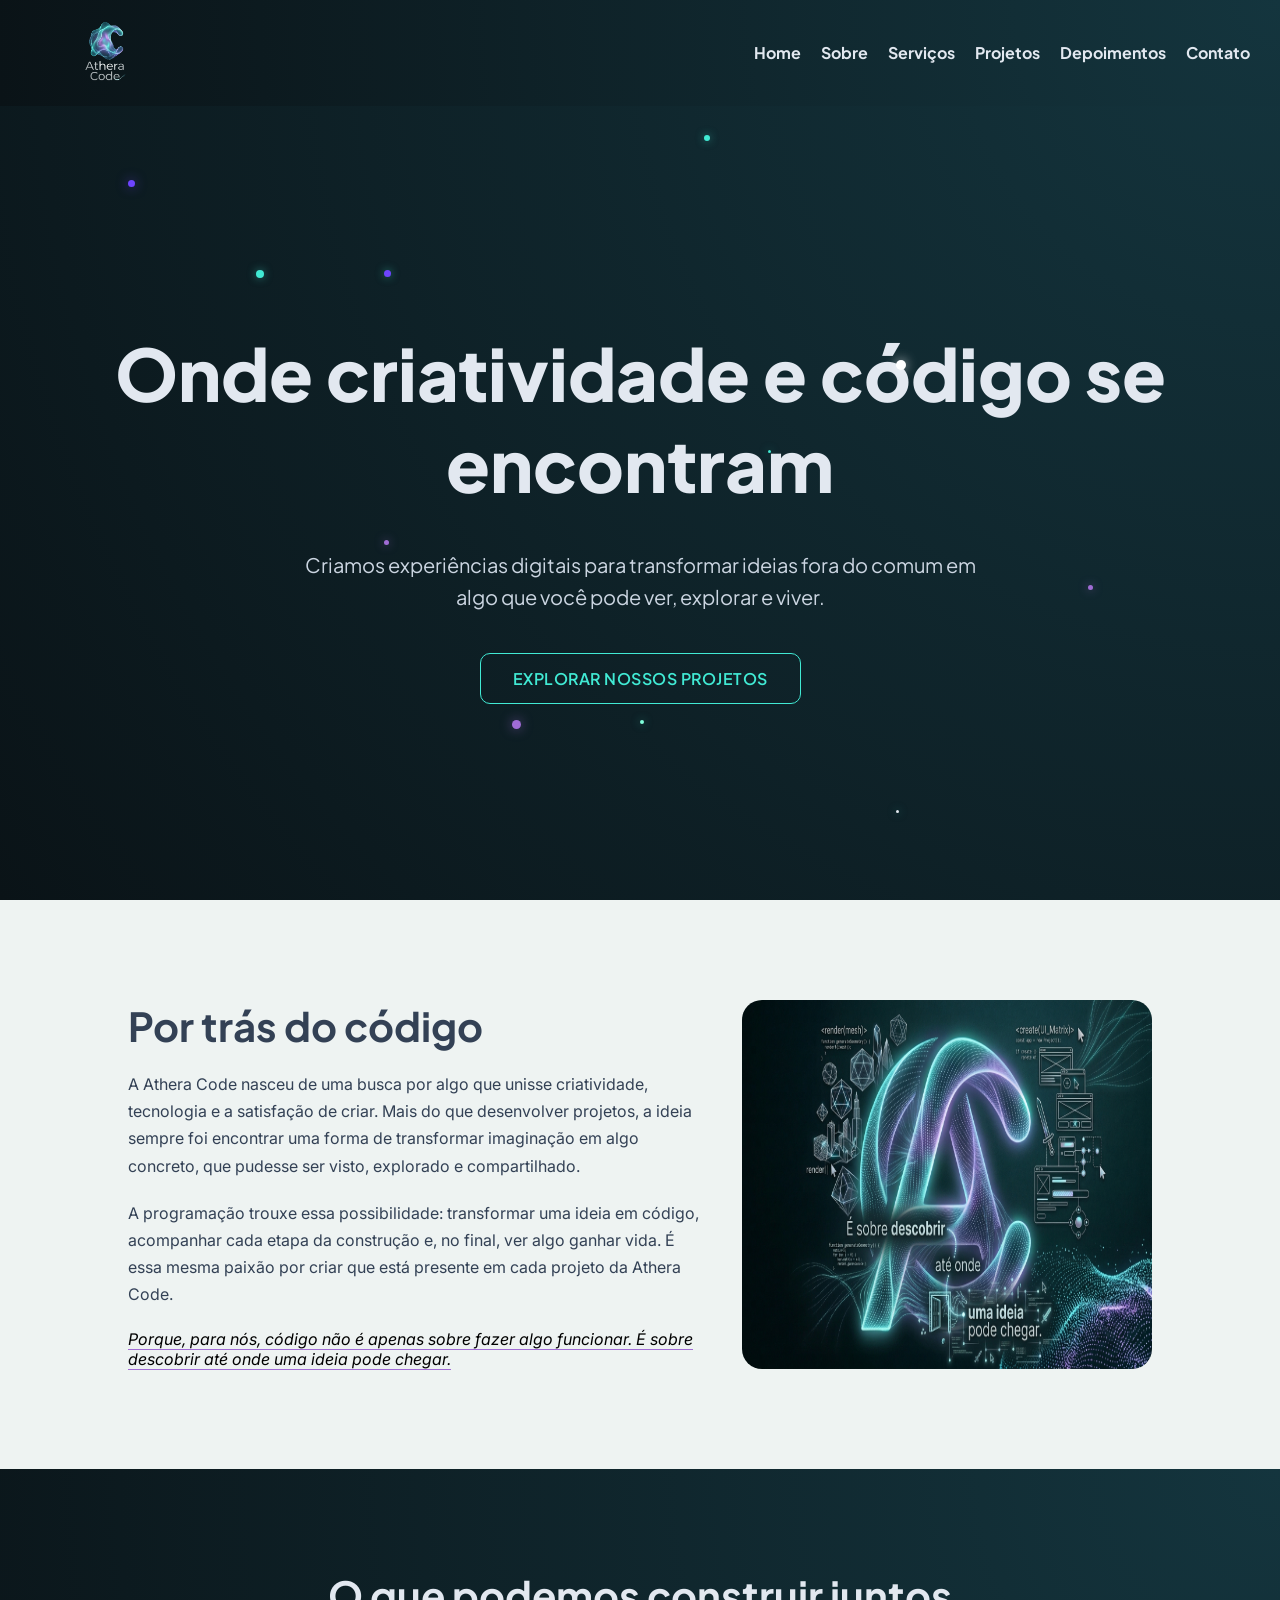
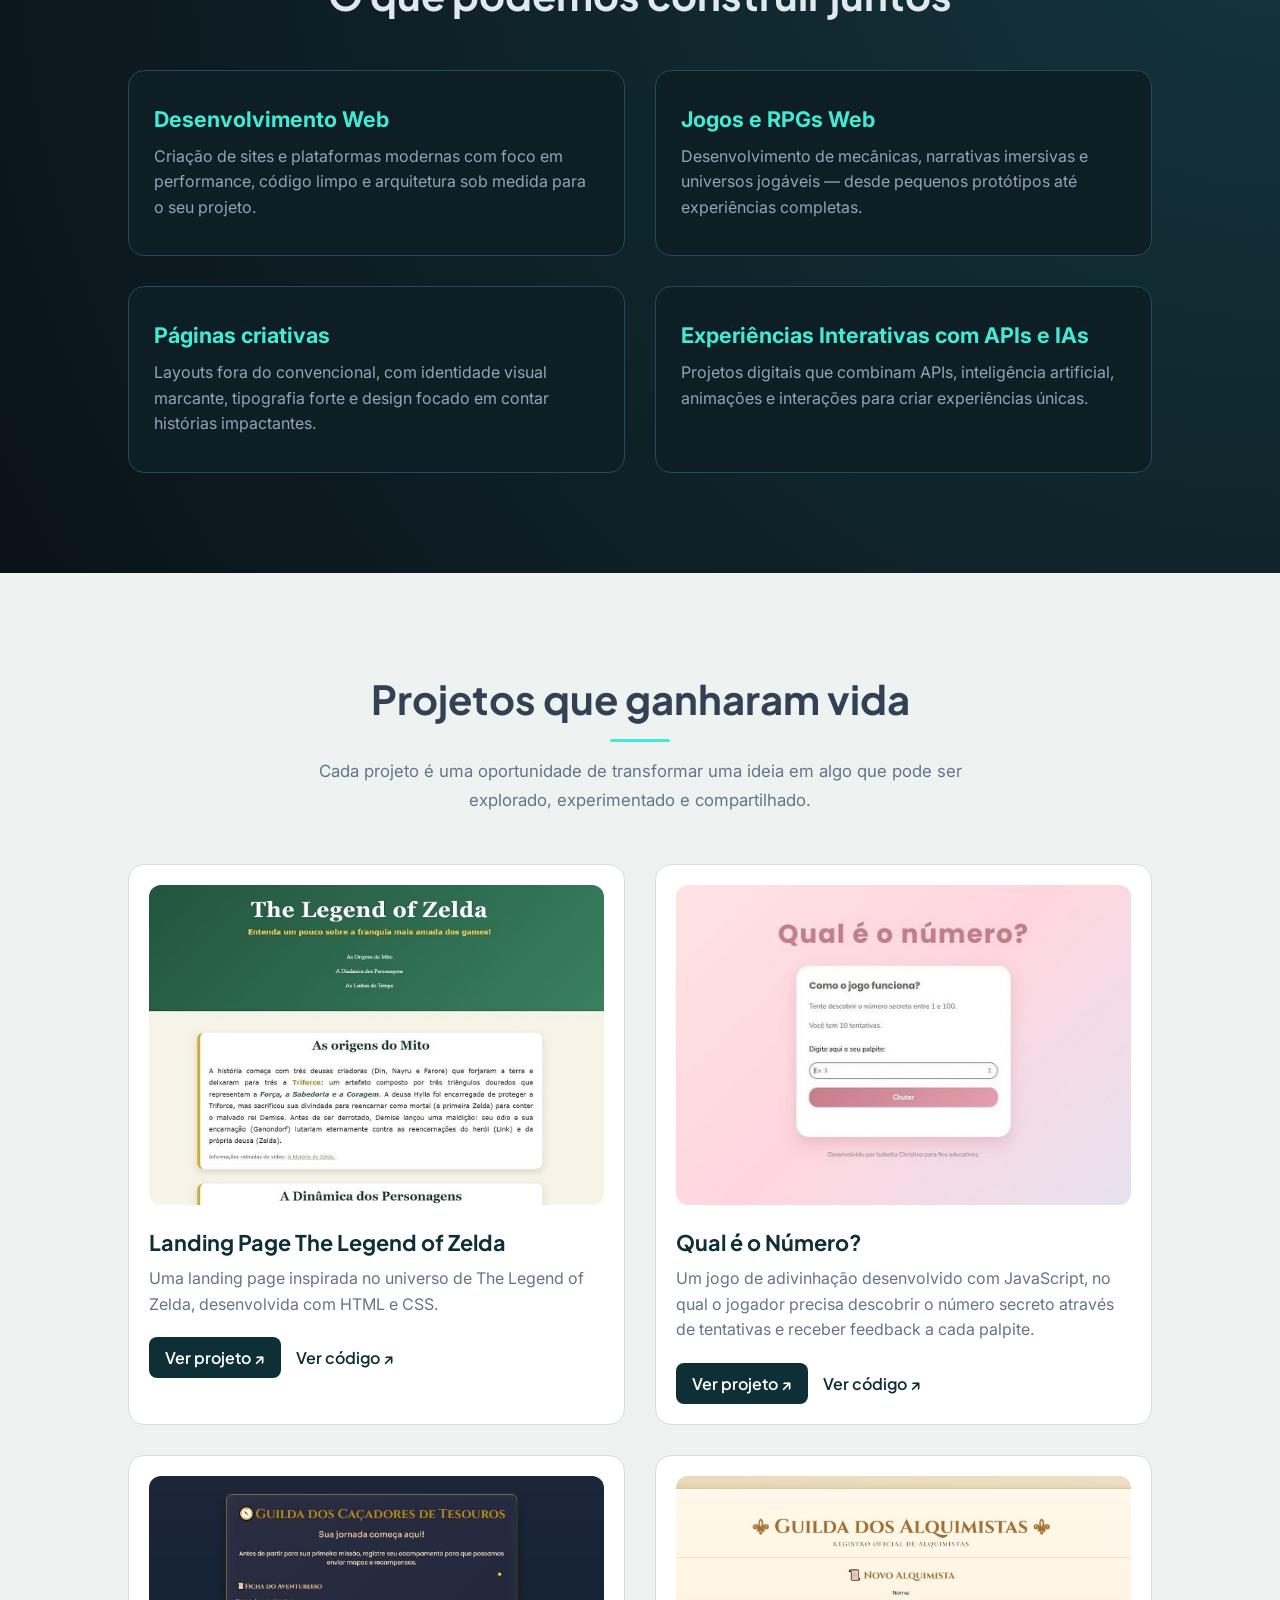
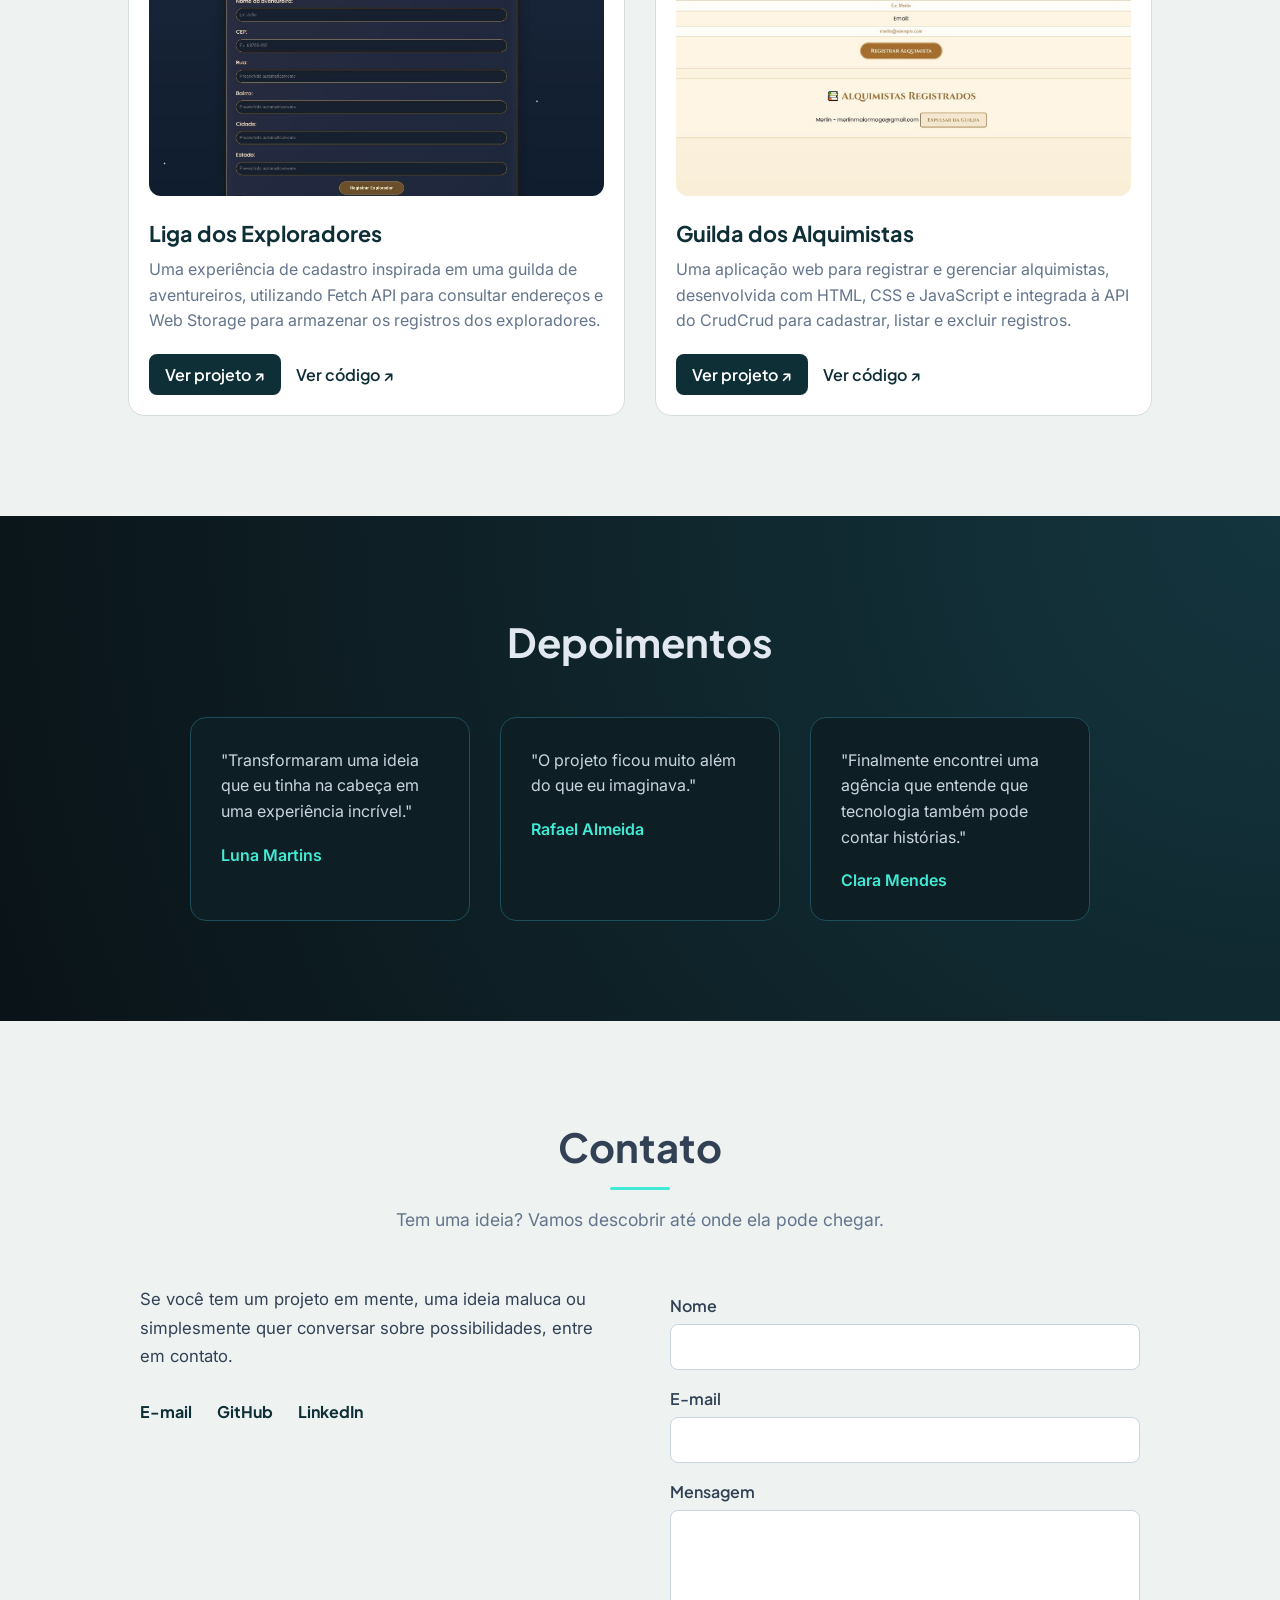
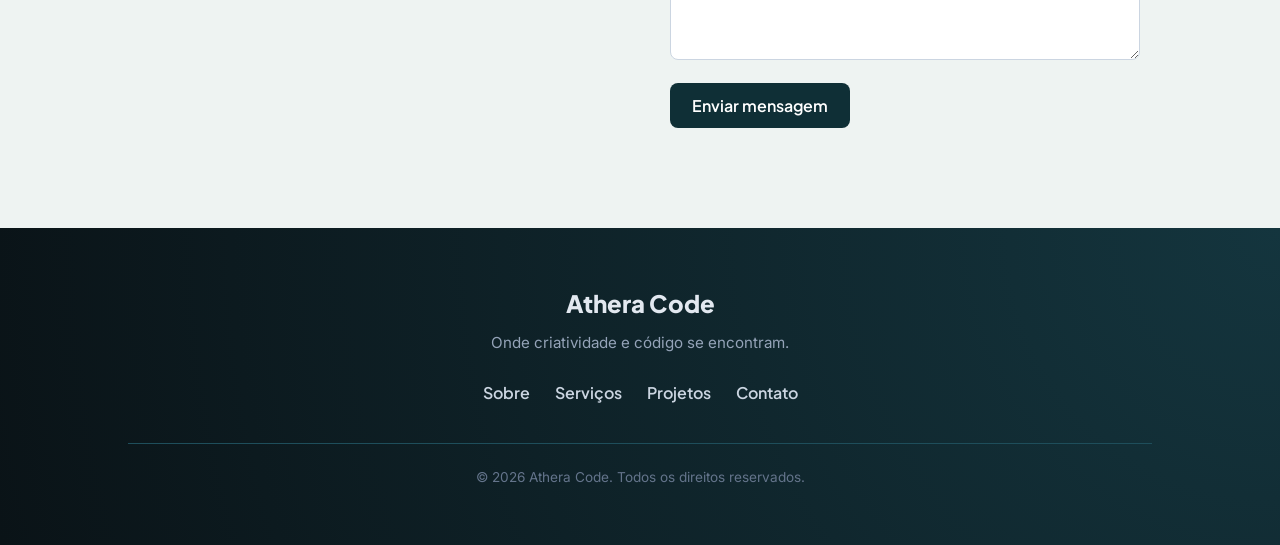
==== index.html @ f28cbf7f "Projeto Athera Code" ====
<!DOCTYPE html>

<html lang="pt-BR">

<head>
    <meta charset="UTF-8">
    <meta name="viewport" content="width=device-width, initial-scale=1.0">

    <meta name="description" content="Athera Code — criação de experiências digitais, desenvolvimento web e design.">

    <meta name="author" content="Athera Code">

    <link rel="icon" href="./images/Icon AC.png">
    <link rel="stylesheet" href="style.css">

    <!-- Google Fonts -->
    <link rel="preconnect" href="https://fonts.googleapis.com">
    <link rel="preconnect" href="https://fonts.gstatic.com" crossorigin>

    <link
        href="https://fonts.googleapis.com/css2?family=Inter:wght@400;500;600;700&family=Plus+Jakarta+Sans:wght@500;600;700;800&display=swap"
        rel="stylesheet">

    <title>Athera Code</title>
</head>

<body>

    <header>

        <a href="#home">
            <img class="logo" alt="Athera Code" src="./images/Icon AC.png">
        </a>

        <nav>
            <a href="#home">Home</a>
            <a href="#sobre">Sobre</a>
            <a href="#servicos">Serviços</a>
            <a href="#projetos">Projetos</a>
            <a href="#depoimentos">Depoimentos</a>
            <a href="#contato">Contato</a>
        </nav>

    </header>

    <main>

        <!-- HOME -->

        <section id="home">

            <div class="particulas">
                <span class="particula"></span>
                <span class="particula"></span>
                <span class="particula"></span>
                <span class="particula"></span>
                <span class="particula"></span>
                <span class="particula"></span>
                <span class="particula"></span>
                <span class="particula"></span>
                <span class="particula"></span>
                <span class="particula"></span>
                <span class="particula"></span>
                <span class="particula"></span>
            </div>

            <h1>Onde criatividade e código se encontram</h1>

            <p>
                Criamos experiências digitais para transformar ideias fora do comum
                em algo que você pode ver, explorar e viver.
            </p>

            <a href="#projetos">Explorar nossos projetos</a>

        </section>


        <!-- SOBRE -->

        <section id="sobre">

            <div class="sobre-texto">

                <h2>Por trás do código</h2>

                <p>
                    A Athera Code nasceu de uma busca por algo que unisse criatividade,
                    tecnologia e a satisfação de criar. Mais do que desenvolver projetos,
                    a ideia sempre foi encontrar uma forma de transformar imaginação em
                    algo concreto, que pudesse ser visto, explorado e compartilhado.
                </p>

                <p>
                    A programação trouxe essa possibilidade: transformar uma ideia em código,
                    acompanhar cada etapa da construção e, no final, ver algo ganhar vida.
                    É essa mesma paixão por criar que está presente em cada projeto da
                    Athera Code.
                </p>

                <span>
                    Porque, para nós, código não é apenas sobre fazer algo funcionar.
                    É sobre descobrir até onde uma ideia pode chegar.
                </span>

            </div>

            <img src="./images/Elemento AC.jpg" alt="Processo de criação">

        </section>


        <!-- SERVIÇOS -->

        <section id="servicos">

            <h2>O que podemos construir juntos</h2>

            <div class="container-servicos">

                <div class="card">

                    <h3>Desenvolvimento Web</h3>

                    <p>
                        Criação de sites e plataformas modernas com foco em performance,
                        código limpo e arquitetura sob medida para o seu projeto.
                    </p>

                </div>

                <div class="card">

                    <h3>Jogos e RPGs Web</h3>

                    <p>
                        Desenvolvimento de mecânicas, narrativas imersivas e universos
                        jogáveis — desde pequenos protótipos até experiências completas.
                    </p>

                </div>

                <div class="card">

                    <h3>Páginas criativas</h3>

                    <p>
                        Layouts fora do convencional, com identidade visual marcante,
                        tipografia forte e design focado em contar histórias impactantes.
                    </p>

                </div>

                <div class="card">

                    <h3>Experiências Interativas com APIs e IAs</h3>

                    <p>
                        Projetos digitais que combinam APIs, inteligência artificial,
                        animações e interações para criar experiências únicas.
                    </p>

                </div>

            </div>

        </section>


        <!-- PROJETOS -->

        <section id="projetos">

            <div class="container">

                <h2>Projetos que ganharam vida</h2>

                <p>
                    Cada projeto é uma oportunidade de transformar uma ideia em algo
                    que pode ser explorado, experimentado e compartilhado.
                </p>

                <div class="container-projetos">


                    <!-- PROJETO 1 -->

                    <article class="projeto-card">

                        <a href="https://ichristinacarvalho.github.io/landing-page-zelda/" target="_blank"
                            rel="noopener noreferrer">

                            <img src="./images/Thelegendofzelda.JPG" srcset="
                                    ./images/Thelegendofzelda-mobile.JPG 600w,
                                    ./images/Thelegendofzelda.JPG 1200w
                                " sizes="(max-width: 600px) 100vw, 50vw"
                                alt="Prévia da Landing Page The Legend of Zelda">

                        </a>

                        <h3>Landing Page The Legend of Zelda</h3>

                        <p>
                            Uma landing page inspirada no universo de The Legend of Zelda,
                            desenvolvida com HTML e CSS.
                        </p>

                        <div class="projeto-links">

                            <a href="https://ichristinacarvalho.github.io/landing-page-zelda/" target="_blank"
                                rel="noopener noreferrer">
                                Ver projeto ↗
                            </a>

                            <a href="https://github.com/ichristinacarvalho/landing-page-zelda" target="_blank"
                                rel="noopener noreferrer">
                                Ver código ↗
                            </a>

                        </div>

                    </article>


                    <!-- PROJETO 2 -->

                    <article class="projeto-card">

                        <a href="https://ichristinacarvalho.github.io/Jogo-advinhacao-js-/" target="_blank"
                            rel="noopener noreferrer">

                            <img src="./images/Qualeonumero.JPG" srcset="
                                    ./images/Qualeonumero-mobile.JPG 600w,
                                    ./images/Qualeonumero.JPG 1200w
                                " sizes="(max-width: 600px) 100vw, 50vw" alt="Prévia do jogo Qual é o número?">

                        </a>

                        <h3>Qual é o Número?</h3>

                        <p>
                            Um jogo de adivinhação desenvolvido com JavaScript,
                            no qual o jogador precisa descobrir o número secreto
                            através de tentativas e receber feedback a cada palpite.
                        </p>

                        <div class="projeto-links">

                            <a href="https://ichristinacarvalho.github.io/Jogo-advinhacao-js-/" target="_blank"
                                rel="noopener noreferrer">
                                Ver projeto ↗
                            </a>

                            <a href="https://github.com/ichristinacarvalho/Jogo-advinhacao-js-.git" target="_blank"
                                rel="noopener noreferrer">
                                Ver código ↗
                            </a>

                        </div>

                    </article>


                    <!-- PROJETO 3 -->

                    <article class="projeto-card">

                        <a href="https://ichristinacarvalho.github.io/Guilda-dos-Cacadores-de-Tesouros/" target="_blank"
                            rel="noopener noreferrer">

                            <img src="./images/Guildadoscacadoresdetesouros.JPG" srcset="
                                    ./images/Guildadoscacadoresdetesouros-mobile.JPG 600w,
                                    ./images/Guildadoscacadoresdetesouros.JPG 1200w
                                " sizes="(max-width: 600px) 100vw, 50vw" alt="Prévia da Liga dos Exploradores">

                        </a>

                        <h3>Liga dos Exploradores</h3>

                        <p>
                            Uma experiência de cadastro inspirada em uma guilda de
                            aventureiros, utilizando Fetch API para consultar endereços
                            e Web Storage para armazenar os registros dos exploradores.
                        </p>

                        <div class="projeto-links">

                            <a href="https://ichristinacarvalho.github.io/Guilda-dos-Cacadores-de-Tesouros/"
                                target="_blank" rel="noopener noreferrer">
                                Ver projeto ↗
                            </a>

                            <a href="https://github.com/ichristinacarvalho/Guilda-dos-Cacadores-de-Tesouros.git"
                                target="_blank" rel="noopener noreferrer">
                                Ver código ↗
                            </a>

                        </div>

                    </article>


                    <!-- PROJETO 4 -->

                    <article class="projeto-card">

                        <a href="https://ichristinacarvalho.github.io/guilda-dos-alquimistas/" target="_blank"
                            rel="noopener noreferrer">

                            <img src="./images/Guildadosalquimistas.JPG" srcset="
                                    ./images/Guildadosalquimistas-mobile.JPG 600w,
                                    ./images/Guildadosalquimistas.JPG 1200w
                                " sizes="(max-width: 600px) 100vw, 50vw" alt="Prévia da Guilda dos Alquimistas">

                        </a>

                        <h3>Guilda dos Alquimistas</h3>

                        <p>
                            Uma aplicação web para registrar e gerenciar alquimistas,
                            desenvolvida com HTML, CSS e JavaScript e integrada à API
                            do CrudCrud para cadastrar, listar e excluir registros.
                        </p>

                        <div class="projeto-links">

                            <a href="https://ichristinacarvalho.github.io/guilda-dos-alquimistas/" target="_blank"
                                rel="noopener noreferrer">
                                Ver projeto ↗
                            </a>

                            <a href="https://github.com/ichristinacarvalho/guilda-dos-alquimistas.git" target="_blank"
                                rel="noopener noreferrer">
                                Ver código ↗
                            </a>

                        </div>

                    </article>

                </div>

            </div>

        </section>


        <!-- DEPOIMENTOS -->

        <section id="depoimentos">

            <h2>Depoimentos</h2>

            <div class="container-depoimentos">

                <article class="depoimento">

                    <p>
                        "Transformaram uma ideia que eu tinha na cabeça
                        em uma experiência incrível."
                    </p>

                    <span>Luna Martins</span>

                </article>

                <article class="depoimento">

                    <p>
                        "O projeto ficou muito além do que eu imaginava."
                    </p>

                    <span>Rafael Almeida</span>

                </article>

                <article class="depoimento">

                    <p>
                        "Finalmente encontrei uma agência que entende que
                        tecnologia também pode contar histórias."
                    </p>

                    <span>Clara Mendes</span>

                </article>

            </div>

        </section>


        <!-- CONTATO -->

        <section id="contato">

            <h2>Contato</h2>

            <p class="contato-intro">
                Tem uma ideia? Vamos descobrir até onde ela pode chegar.
            </p>

            <div class="container-contato">

                <div class="info-contato">

                    <p>
                        Se você tem um projeto em mente, uma ideia maluca ou simplesmente
                        quer conversar sobre possibilidades, entre em contato.
                    </p>

                    <div class="links-contato">

                        <a href="mailto:ichristinacarvalho@gmail.com">
                            E-mail
                        </a>

                        <a href="https://github.com/ichristinacarvalho" target="_blank" rel="noopener noreferrer">
                            GitHub
                        </a>

                        <a href="https://www.linkedin.com/in/isabella-christina-ba4949419/" target="_blank"
                            rel="noopener noreferrer">
                            LinkedIn
                        </a>

                    </div>

                </div>


                <form action="#" method="post">

                    <label for="nome">Nome</label>

                    <input id="nome" name="nome" type="text" required>


                    <label for="email">E-mail</label>

                    <input id="email" name="email" type="email" required>


                    <label for="mensagem">Mensagem</label>

                    <textarea name="mensagem" id="mensagem" required></textarea>


                    <button type="submit">
                        Enviar mensagem
                    </button>

                </form>

            </div>

        </section>

    </main>


    <!-- FOOTER -->

    <footer>

        <div class="footer-logo">

            <a href="#home">
                Athera Code
            </a>

        </div>

        <p>
            Onde criatividade e código se encontram.
        </p>

        <div class="footer-links">

            <a href="#sobre">Sobre</a>
            <a href="#servicos">Serviços</a>
            <a href="#projetos">Projetos</a>
            <a href="#contato">Contato</a>

        </div>

        <p>
            &copy; 2026 Athera Code. Todos os direitos reservados.
        </p>

    </footer>

</body>

</html>
---- style.css ----
/*GERAIS*/
* {
    margin: 0;
    padding: 0;
    box-sizing: border-box;
}

h2 {
    margin-bottom: 20px;

    font-family: 'Plus Jakarta Sans', Arial, Helvetica, sans-serif;
    font-size: 2.5rem;
}

body {
    font-family: 'Inter', Arial, Helvetica, sans-serif;
}

/*HEADER*/
header {
    display: flex;
    justify-content: space-between;
    align-items: center;

    position: fixed;
    z-index: 1000;

    width: 100%;
    padding: 10px 30px;

    background: radial-gradient(circle at top right, #14353E 0%, #0A1317 100%);
}

/*logo*/
.logo {
    width: 150px;
    height: auto;
}

nav {
    display: flex;
    gap: 20px;
}

/*links*/
nav a {
    text-decoration: none;

    color: #E2E8F0;

    font-family: 'Plus Jakarta Sans', Arial, Helvetica, sans-serif;
    font-weight: 700;

    transition: 0.3s;
}

nav a:hover {
    color: #41EAD4;
    transform: translateY(-2px);
}

nav a:active {
    color: #A06CD5;
}

/*SECTIONS*/
section {
    scroll-margin-top: 100px;
}

/*HOME*/
#home {
    position: relative;

    padding-top: 130px;
    min-height: 100vh;

    text-align: center;
    font-weight: 700;

    display: flex;
    flex-direction: column;
    justify-content: center;
    align-items: center;

    background: radial-gradient(circle at top right, #14353E 0%, #0A1317 100%);
}

h1 {
    font-size: 4.5rem;
    font-weight: 800;
    font-family: 'Plus Jakarta Sans', Arial, Helvetica, sans-serif;

    color: #E2E8F0;
}

#home p {
    font-family: 'Plus Jakarta Sans', Arial, Helvetica, sans-serif;
    font-weight: 400;
    font-size: 1.25rem;
    line-height: 1.6;

    max-width: 700px;
    margin: 40px 40px;

    color: #CBD5E1;
}

#home a {
    text-decoration: none;
    font-family: 'Plus Jakarta Sans', Arial, Helvetica, sans-serif;
    font-weight: 600;
    font-size: 1rem;
    letter-spacing: 0.5px;
    text-transform: uppercase;

    color: #41EAD4;
    border: 1px solid #41EAD4;
    border-radius: 10px;

    padding: 14px 32px;

    transition: 0.3s;
}

#home a:hover {
    background: rgba(65, 234, 212, 0.1);
    box-shadow: 0 0 20px rgba(65, 234, 212, 0.4);

    transform: translateY(-3px);
}

#home a:active {
    transform: translateY(-1px);

    color: #80FFDB;
}

/*SOBRE*/
#sobre {
    background: #EEF3F2;

    width: 100%;
    padding: 100px 10%;

    text-align: left;

    display: flex;
}

#sobre h2 {
    color: #334155;
}

#sobre p {
    max-width: 800px;

    color: #334155;

    line-height: 1.7;

    margin-bottom: 20px;
}

#sobre span {
    border-bottom: 1px solid #A06CD5;

    font-style: italic;
}

#sobre img {
    width: 40%;
    margin-left: 30px;

    border-radius: 20px;

    align-items: center;
}

/*SERVIÇOS*/
#servicos {
    background: radial-gradient(circle at top right, #14353E 0%, #0A1317 100%);

    width: 100%;
    padding: 100px 10%;

    text-align: center;
}

#servicos h2 {
    color: #E2E8F0;

    font-weight: 700;

    margin-bottom: 50px;
}

.container-servicos {
    max-width: 1100px;
    margin: 0 auto;

    display: grid;
    grid-template-columns: repeat(2, 1fr);
    gap: 30px;
}

#servicos .card {
    background: #0D1F24;
    border: 1px solid #1E4E5B;
    border-radius: 16px;

    padding: 35px 25px;

    text-align: left;

    transition: 0.3s;
}

#servicos .card h3 {
    color: #41EAD4;

    font-size: 1.35rem;
    font-weight: 700;

    margin-bottom: 12px;
}

#servicos .card p {
    color: #94A3B8;

    font-size: 1rem;
    line-height: 1.6;
}

#servicos .card:hover {
    border-color: #41EAD4;
    box-shadow: 0 10px 25px rgba(65, 234, 212, 0.1);

    transform: translateY(-5px);
}

/*PROJETOS*/
#projetos {
    background: #EEF3F2;

    width: 100%;
    padding: 100px 10%;

    text-align: center;
}

#projetos h2 {
    color: #334155;

    margin-bottom: 15px;

    position: relative;
}

#projetos h2::after {
    content: "";

    display: block;

    margin: 15px auto 0;
    width: 60px;
    height: 3px;

    background: #41EAD4;
    border-radius: 5px;
}

#projetos .container>p {
    color: #64748B;

    max-width: 700px;
    margin: 0 auto 50px;

    line-height: 1.7;
    font-size: 1.05rem;
}

.container {
    max-width: 1100px;
    margin: 0 auto;
}

.container-projetos {
    display: grid;
    grid-template-columns: repeat(2, 1fr);
    gap: 30px;
}

.projeto-card {
    background: #FFFFFF;
    border: 1px solid #D5DEDC;
    border-radius: 16px;

    padding: 20px;

    text-align: left;

    transition: 0.3s;
}

.projeto-card:hover {
    border-color: #41EAD4;
    box-shadow: 0 10px 25px rgba(65, 234, 212, 0.15);

    transform: translateY(-5px);
}

.projeto-card img {
    width: 100%;
    height: 20rem;

    object-fit: cover;
    object-position: top;

    border-radius: 12px;

    transition: 0.3s;
}

.projeto-card:hover img {
    transform: scale(1.02);
}

/*cards projetos*/
.projeto-card h3 {
    color: #0F2F36;

    font-family: 'Plus Jakarta Sans', Arial, Helvetica, sans-serif;
    font-size: 1.35rem;

    margin: 20px 0 10px;
}

.projeto-card p {
    color: #64748B;

    line-height: 1.6;

    margin-bottom: 20px;
}

.projeto-links {
    display: flex;
    gap: 15px;
}

.projeto-links a {
    color: #0F2F36;

    font-family: 'Plus Jakarta Sans', Arial, Helvetica, sans-serif;
    font-weight: 600;

    text-decoration: none;

    transition: 0.3s;
}

.projeto-links a:first-child {
    background: #0F2F36;

    color: #FFFFFF;

    padding: 10px 16px;

    border-radius: 8px;
}

.projeto-links a:last-child {
    padding: 10px 0;
}

.projeto-links a:hover {
    color: #41EAD4;
}

/*DEPOIMENTOS*/
#depoimentos {
    background: radial-gradient(circle at top right, #14353E 0%, #0A1317 100%);

    width: 100%;
    padding: 100px 10%;

    text-align: center;
}

#depoimentos h2 {
    color: #E2E8F0;

    font-weight: 700;

    margin-bottom: 50px;
}

.container-depoimentos {
    max-width: 900px;
    margin: 0 auto;

    display: grid;
    grid-template-columns: repeat(3, 1fr);
    gap: 30px;
}

.depoimento {
    background: #0D1F24;

    border: 1px solid #1E4E5B;
    border-radius: 16px;

    padding: 30px;

    text-align: left;

    transition: 0.3s;
}

.depoimento:hover {
    border-color: #41EAD4;

    box-shadow: 0 10px 25px rgba(65, 234, 212, 0.1);

    transform: translateY(-5px);
}

.depoimento p {
    color: #CBD5E1;

    line-height: 1.6;

    margin-bottom: 20px;
}

.depoimento span {
    color: #41EAD4;

    font-weight: 600;
}

/*CONTATO*/
#contato {
    background: #EEF3F2;

    width: 100%;
    padding: 100px 10%;

    text-align: center;
}

#contato h2 {
    color: #334155;

    margin-bottom: 15px;

    position: relative;
}

#contato h2::after {
    content: "";

    display: block;

    width: 60px;
    height: 3px;

    background: #41EAD4;

    border-radius: 5px;

    margin: 15px auto 0;
}

.contato-intro {
    color: #64748B;

    font-size: 1.1rem;
    line-height: 1.7;

    margin-bottom: 50px;
}

.container-contato {
    max-width: 1000px;
    margin: 0 auto;

    display: grid;
    grid-template-columns: 1fr 1fr;
    gap: 60px;

    text-align: left;
}

/* INFORMAÇÕES DE CONTATO */
.info-contato p {
    color: #334155;

    line-height: 1.7;
    font-size: 1.05rem;

    margin-bottom: 30px;
}

.links-contato {
    display: flex;
    gap: 25px;
    flex-wrap: wrap;
}

.links-contato a {
    position: relative;

    color: #0F2F36;
    font-family: 'Plus Jakarta Sans', Arial, Helvetica, sans-serif;
    font-weight: 700;
    text-decoration: none;

    padding-bottom: 6px;

    transition: 0.3s;
}

.links-contato a::after {
    content: "";

    position: absolute;

    left: 0;
    bottom: 0;

    width: 100%;
    height: 2px;

    background: #41EAD4;

    transform: scaleX(0);
    transform-origin: left;

    transition: 0.3s;
}

.links-contato a:hover {
    color: #41EAD4;
}

.links-contato a:hover::after {
    transform: scaleX(1);
}


/* FORMULÁRIO */
#contato form {
    display: flex;
    flex-direction: column;
    gap: 8px;
}

#contato label {
    color: #334155;

    font-family: 'Plus Jakarta Sans', Arial, Helvetica, sans-serif;
    font-weight: 600;

    margin-top: 10px;
}

#contato input,
#contato textarea {
    width: 100%;

    padding: 12px 14px;

    background: #FFFFFF;

    border: 1px solid #CBD5E1;
    border-radius: 8px;

    font-family: 'Inter', Arial, Helvetica, sans-serif;
    font-size: 1rem;

    outline: none;

    transition: 0.3s;
}

#contato textarea {
    min-height: 150px;

    resize: vertical;
}

#contato input:focus,
#contato textarea:focus {
    border-color: #41EAD4;

    box-shadow: 0 0 0 3px rgba(65, 234, 212, 0.12);
}


/* BOTÃO */
#contato button {
    align-self: flex-start;

    margin-top: 15px;

    padding: 12px 22px;

    background: #0F2F36;

    color: #FFFFFF;

    border: none;
    border-radius: 8px;

    font-family: 'Plus Jakarta Sans', Arial, Helvetica, sans-serif;
    font-weight: 600;
    font-size: 1rem;

    cursor: pointer;

    transition: 0.3s;
}

#contato button:hover {
    background: #14353E;

    color: #41EAD4;

    transform: translateY(-2px);
}

/*FOOTER*/
footer {
    background: radial-gradient(circle at top right, #14353E 0%, #0A1317 100%);

    width: 100%;
    padding: 60px 10%;

    text-align: center;

    color: #CBD5E1;
}

.footer-logo a {
    color: #E2E8F0;

    font-family: 'Plus Jakarta Sans', Arial, Helvetica, sans-serif;
    font-size: 1.5rem;
    font-weight: 800;

    text-decoration: none;

    transition: 0.3s;
}

.footer-logo a:hover {
    color: #41EAD4;
}

footer>p:first-of-type {
    margin: 15px 0 30px;

    color: #94A3B8;

    font-size: 0.95rem;
}

.footer-links {
    display: flex;
    justify-content: center;
    gap: 25px;

    margin-bottom: 40px;
}

.footer-links a {
    color: #CBD5E1;

    font-family: 'Plus Jakarta Sans', Arial, Helvetica, sans-serif;
    font-weight: 600;

    text-decoration: none;

    transition: 0.3s;
}

.footer-links a:hover {
    color: #41EAD4;
    transform: translateY(-2px);
}

footer>p:last-child {
    padding-top: 25px;

    border-top: 1px solid #1E4E5B;

    color: #64748B;

    font-size: 0.85rem;
}

/*ANIMAÇÕES DAS PARTICULAS*/
.particulas {
    position: absolute;

    inset: 0;

    overflow: hidden;

    pointer-events: none;
}

.particula {
    position: absolute;

    width: 8px;
    height: 8px;

    background: #41EAD4;
    box-shadow: 0 0 8px rgba(65, 234, 212, 0.5);

    border-radius: 50%;

    top: 30%;
    left: 20%;

    animation: flutuar 5s infinite;
    animation-direction: alternate;
}

.particula:nth-child(2) {
    background: #A06CD5;
    box-shadow: 0 0 10px rgba(160, 108, 213, 0.6);

    width: 5px;
    height: 5px;

    top: 60%;
    left: 30%;

    animation-duration: 8s;
    animation-name: flutuar-esquerda;
}

.particula:nth-child(3) {
    background: #FFFFFF;
    box-shadow: 0 0 12px rgba(255, 255, 255, 0.8);

    width: 10px;
    height: 10px;

    top: 40%;
    left: 70%;

    animation-duration: 12s;
    animation-name: flutuar-baixo;
}

.particula:nth-child(4) {
    background: #80FFDB;
    box-shadow: 0 0 8px rgba(65, 234, 212, 0.5);

    width: 4px;
    height: 4px;

    top: 80%;
    left: 50%;

    animation-duration: 6s;
    animation-name: flutuar-cima-esquerda;
}

.particula:nth-child(5) {
    background: #6E44FF;
    box-shadow: 0 0 12px rgba(110, 68, 255, 0.6);

    width: 7px;
    height: 7px;

    top: 20%;
    left: 10%;

    animation-duration: 17s;
    animation-name: flutuar;
}

.particula:nth-child(6) {
    background: #41EAD4;
    box-shadow: 0 0 8px rgba(65, 234, 212, 0.5);

    width: 3px;
    height: 3px;

    top: 50%;
    left: 60%;

    animation-duration: 5s;
    animation-name: flutuar-esquerda;
}

.particula:nth-child(7) {
    background: #A06CD5;
    box-shadow: 0 0 12px rgba(160, 108, 213, 0.6);

    width: 9px;
    height: 9px;

    top: 80%;
    left: 40%;

    animation-duration: 8s;
    animation-name: flutuar-baixo;
}

.particula:nth-child(8) {
    background: #E2E8F0;
    box-shadow: 0 0 8px rgba(65, 234, 212, 0.5);

    width: 3px;
    height: 3px;

    top: 90%;
    left: 70%;

    animation-duration: 6s;
    animation-name: flutuar-cima-esquerda;
}

.particula:nth-child(9) {
    background: #80FFDB;
    box-shadow: 0 0 8px rgba(65, 234, 212, 0.5);

    width: 4px;
    height: 4px;

    top: 10%;
    left: 80%;

    animation-duration: 6s;
    animation-name: flutuar-cima-esquerda;
}

.particula:nth-child(10) {
    background: #6E44FF;
    box-shadow: 0 0 8px rgba(65, 234, 212, 0.5);

    width: 7px;
    height: 7px;

    top: 30%;
    left: 30%;

    animation-duration: 17s;
    animation-name: flutuar;
}

.particula:nth-child(11) {
    background: #41EAD4;
    box-shadow: 0 0 8px rgba(65, 234, 212, 0.5);

    width: 6px;
    height: 6px;

    top: 15%;
    left: 55%;

    animation-duration: 9s;
    animation-name: flutuar-esquerda;
}

.particula:nth-child(12) {
    background: #A06CD5;
    box-shadow: 0 0 10px rgba(160, 108, 213, 0.6);

    width: 5px;
    height: 5px;

    top: 65%;
    left: 85%;

    animation-duration: 11s;
    animation-name: flutuar;
}

/*movimentação*/
@keyframes flutuar {
    from {
        transform: translate(0, 0);
    }

    to {
        transform: translate(100px, -50px);
    }
}

@keyframes flutuar-esquerda {
    from {
        transform: translate(0, 0);
    }

    to {
        transform: translate(-100px, -50px);
    }
}

@keyframes flutuar-baixo {
    from {
        transform: translate(0, 0);
    }

    to {
        transform: translate(120px, 80px);
    }
}

@keyframes flutuar-cima-esquerda {
    from {
        transform: translate(0, 0);
    }

    to {
        transform: translate(-70px, -80px);
    }
}

/* RESPONSIVIDADE */

/* TABLETS */
@media (max-width: 900px) {

    /* HEADER */
    header {
        padding: 10px 20px;
    }

    nav {
        gap: 12px;
    }

    nav a {
        font-size: 0.9rem;
    }


    /* HOME */
    h1 {
        font-size: 3.5rem;
    }

    #home p {
        font-size: 1.1rem;
    }


    /* SOBRE */
    #sobre {
        padding: 80px 7%;
    }

    #sobre img {
        width: 35%;
    }


    /* SERVIÇOS */
    #servicos {
        padding: 80px 7%;
    }


    /* PROJETOS */
    #projetos {
        padding: 80px 7%;
    }

    .container {
        max-width: 100%;
    }


    /* CONTATO */
    #contato {
        padding: 80px 7%;
    }

    .container-contato {
        gap: 40px;
    }

}


/* CELULARES */
@media (max-width: 600px) {

    /* HEADER */
    header {
        flex-direction: column;
        gap: 15px;

        padding: 15px;
    }

    .logo {
        width: 120px;
    }

    nav {
        gap: 12px;
        flex-wrap: wrap;
        justify-content: center;
    }

    nav a {
        font-size: 0.8rem;
    }


    /* SEÇÕES */
    section {
        scroll-margin-top: 130px;
    }


    /* HOME */
    #home {
        padding: 140px 7% 80px;
    }

    h1 {
        font-size: 2.5rem;
    }

    #home p {
        font-size: 1rem;
        margin: 30px 0;
    }


    /* SOBRE */
    #sobre {
        padding: 70px 7%;

        flex-direction: column;
    }

    #sobre img {
        width: 100%;
        margin: 30px 0 0;
    }


    /* SERVIÇOS */
    #servicos {
        padding: 70px 7%;
    }

    .container-servicos {
        grid-template-columns: 1fr;
    }


    /* PROJETOS */
    #projetos {
        padding: 70px 7%;
    }

    .container-projetos {
        grid-template-columns: 1fr;
    }

    .projeto-card img {
        height: 18rem;
    }


    /* DEPOIMENTOS */
    #depoimentos {
        padding: 70px 7%;
    }

    .container-depoimentos {
        grid-template-columns: 1fr;
    }

    /* CONTATO */
    #contato {
        padding: 70px 7%;
    }

    .container-contato {
        grid-template-columns: 1fr;
        gap: 40px;
    }

    .links-contato {
        gap: 20px;
    }


    /* FOOTER */
    footer {
        padding: 50px 7%;
    }

    .footer-links {
        flex-wrap: wrap;
        gap: 15px 25px;
    }

}
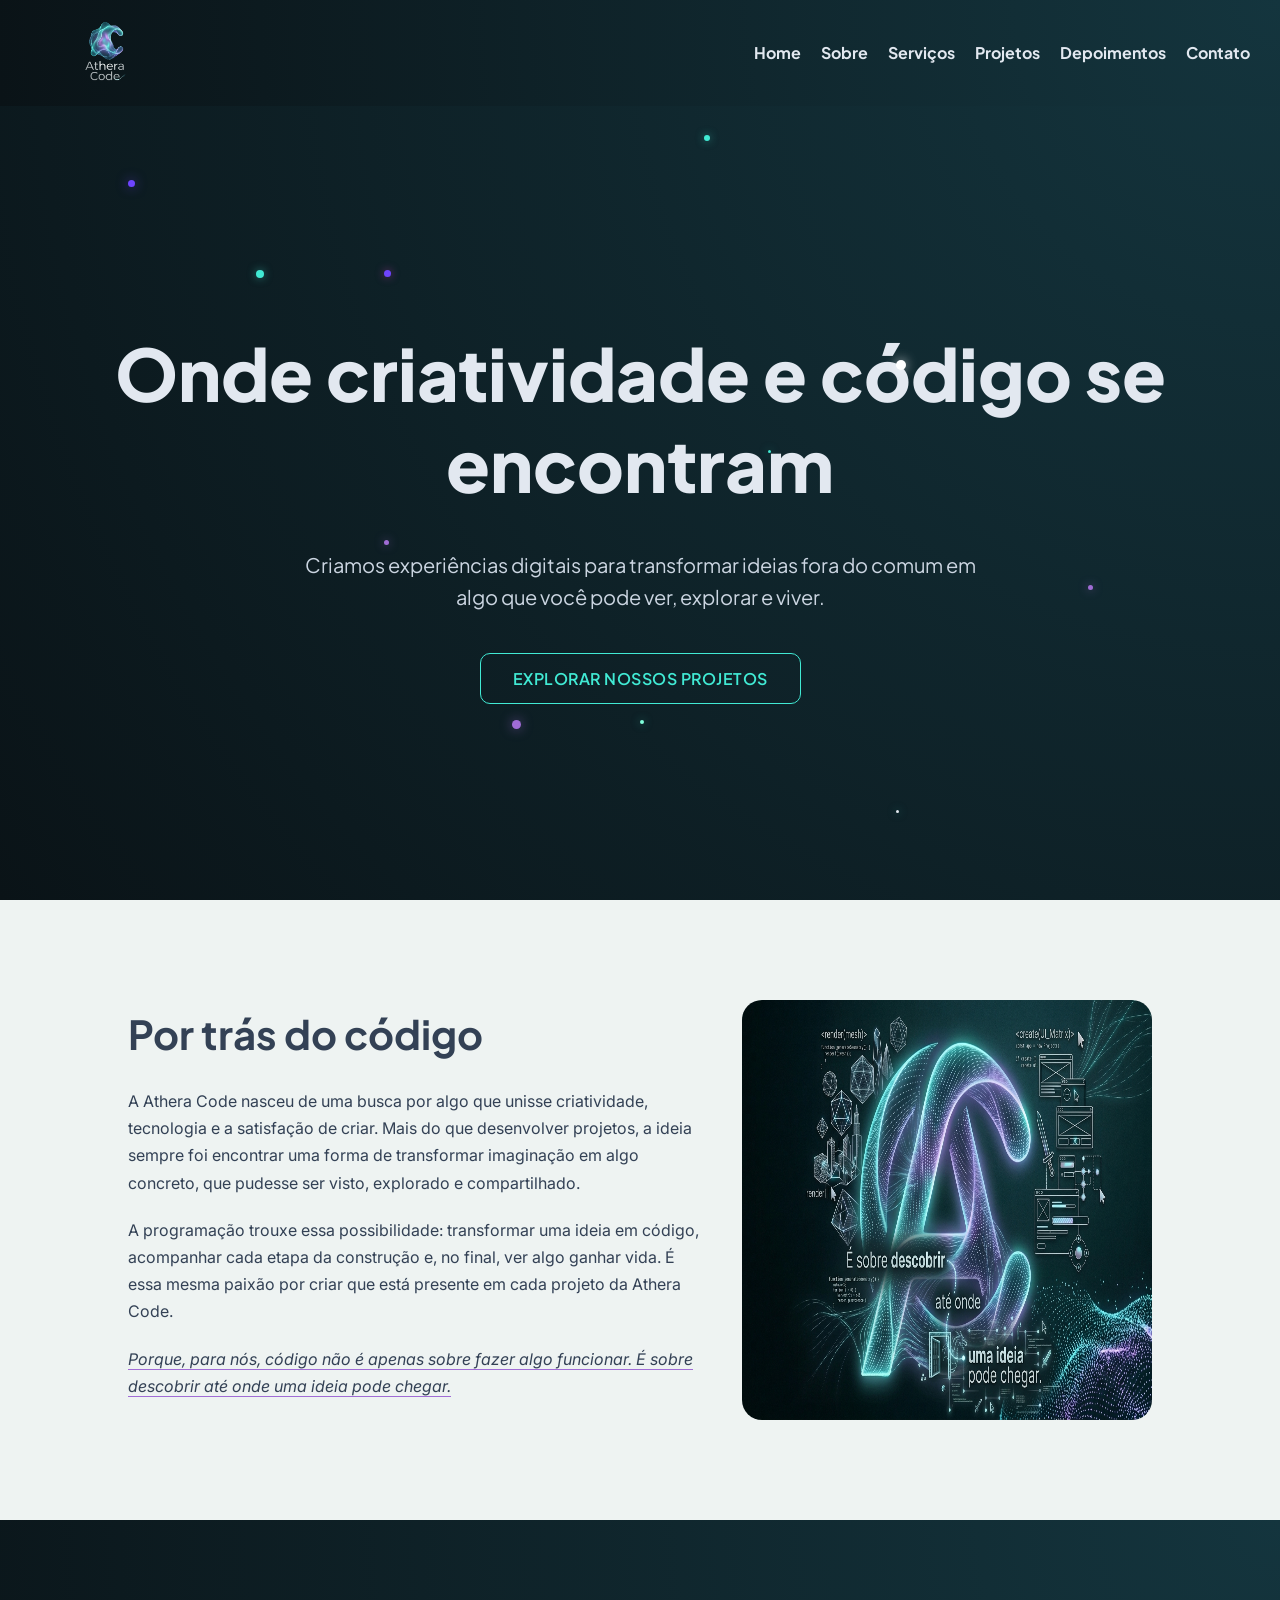
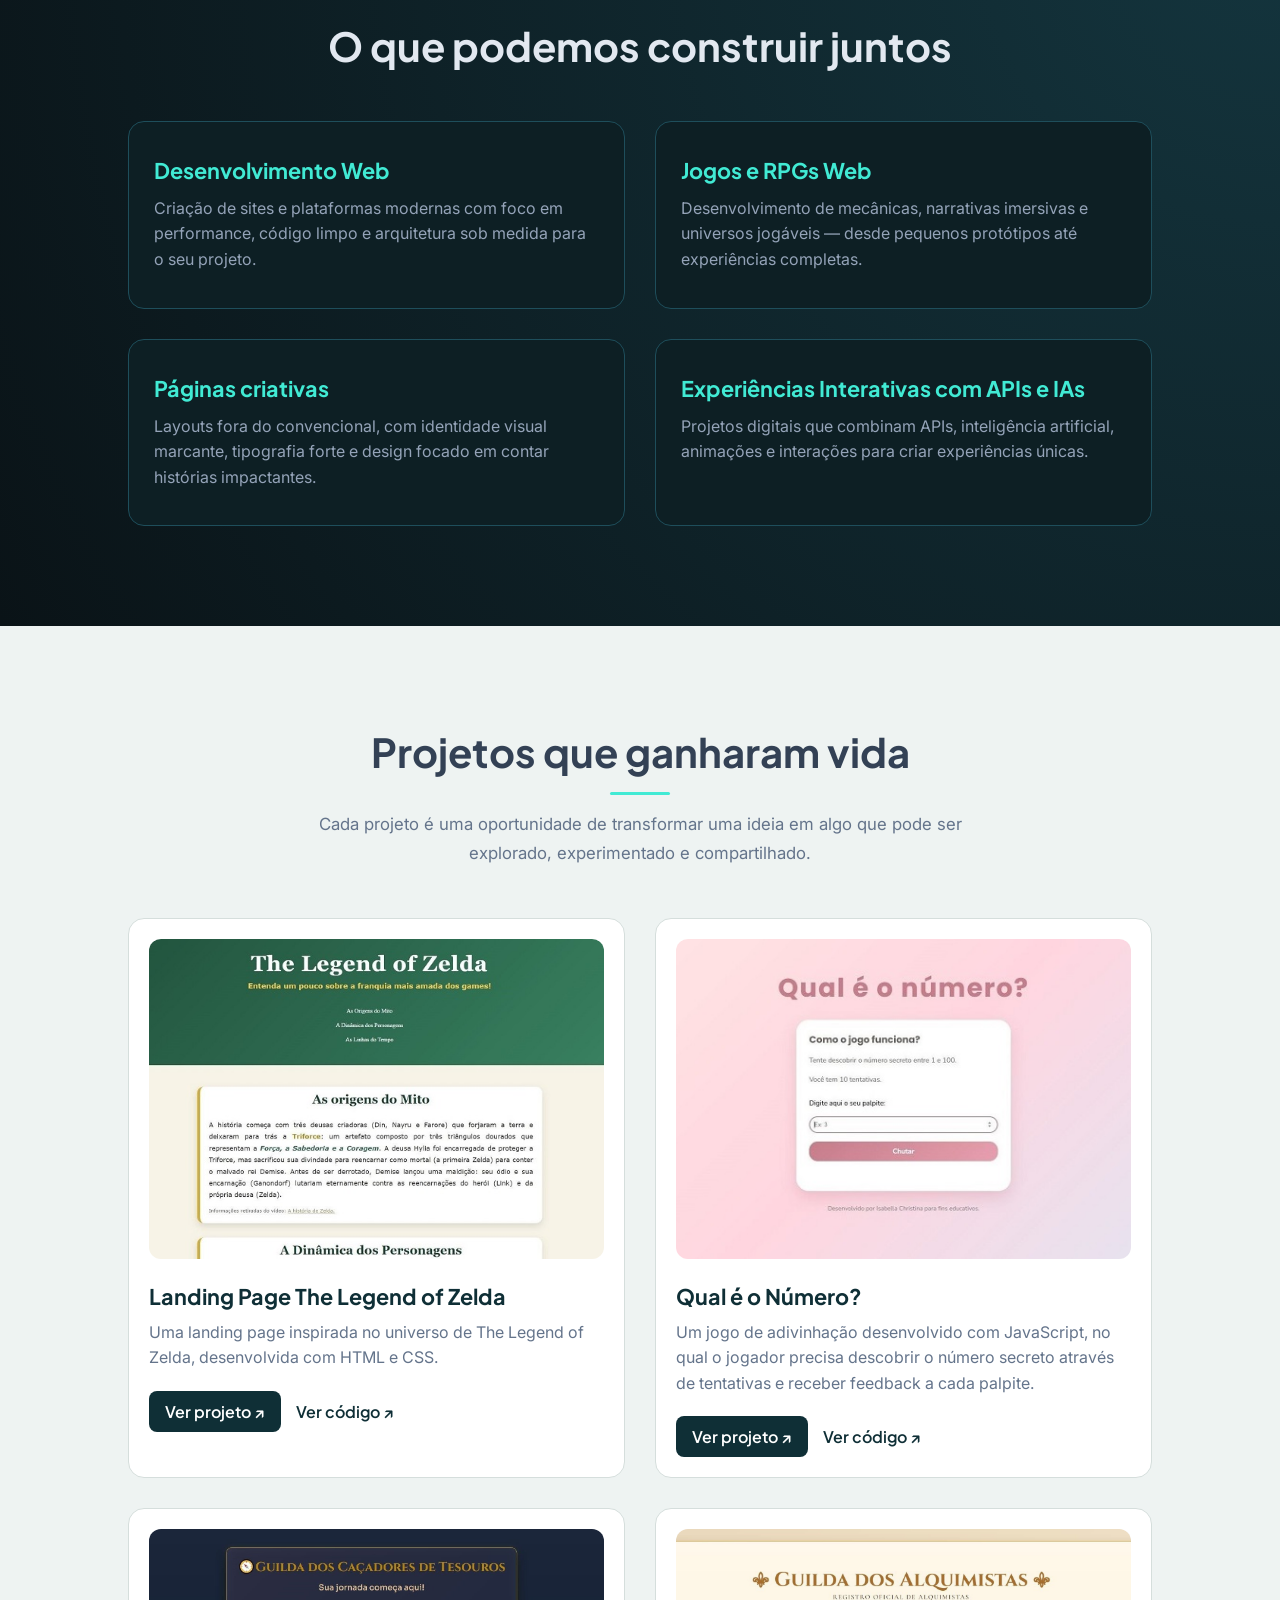
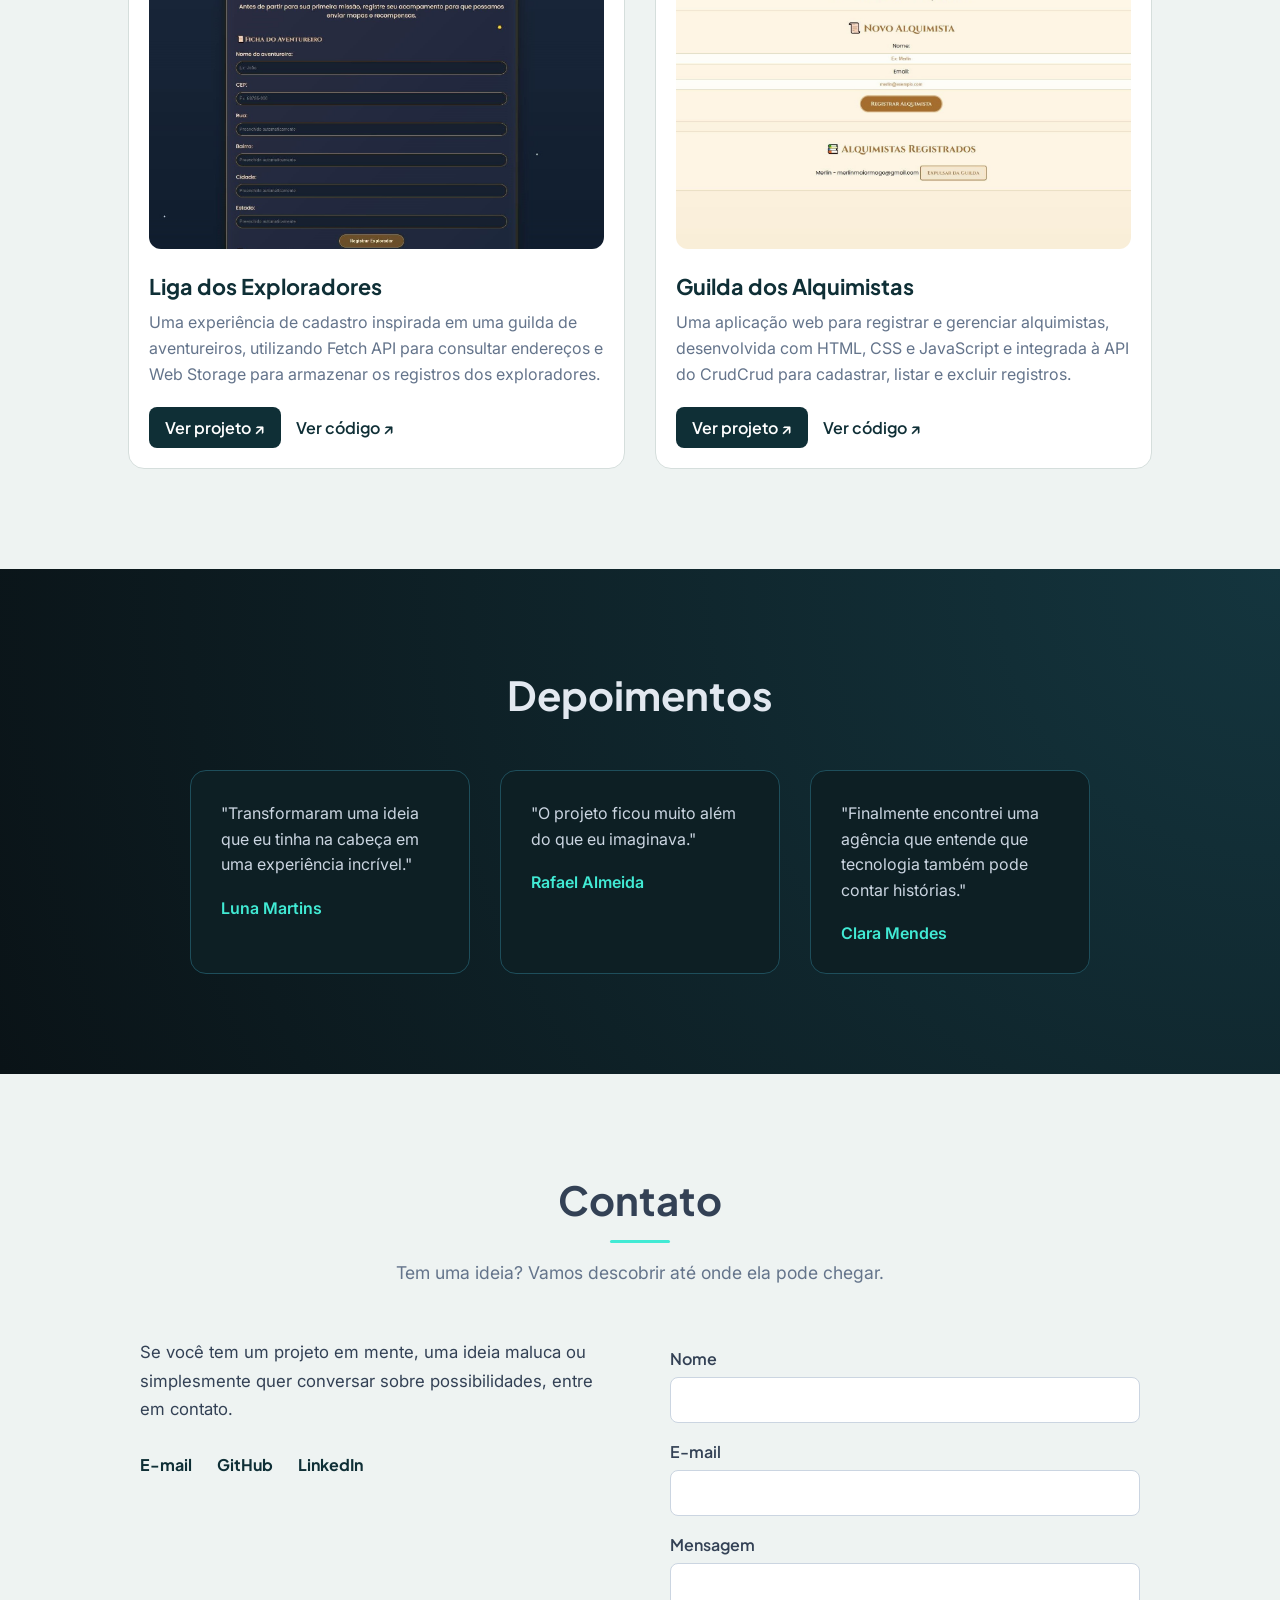
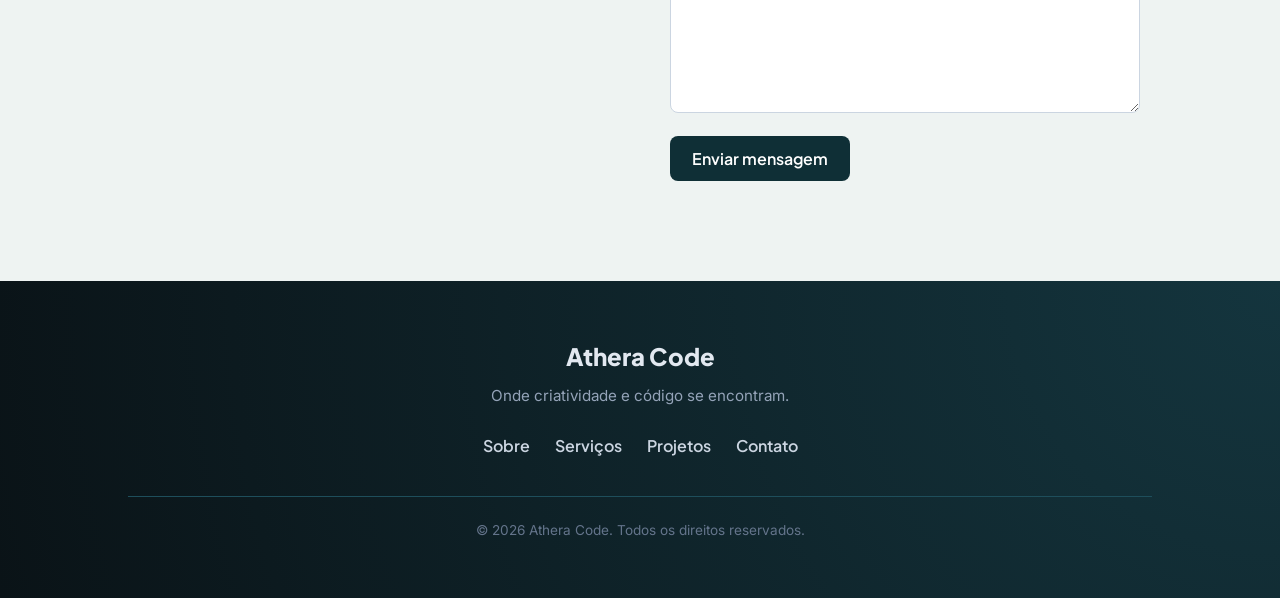
==== commit b700b2e2: "Add files via upload refactor: migra para metodologia BEM e adiciona variaveis root" ====
--- a/index.html
+++ b/index.html
@@ -26,136 +26,135 @@
 
 <body>
 
-    <header>
+    <header class="header">
 
         <a href="#home">
-            <img class="logo" alt="Athera Code" src="./images/Icon AC.png">
+            <img class="header__logo" alt="Athera Code" src="./images/Icon AC.png">
         </a>
 
-        <nav>
-            <a href="#home">Home</a>
-            <a href="#sobre">Sobre</a>
-            <a href="#servicos">Serviços</a>
-            <a href="#projetos">Projetos</a>
-            <a href="#depoimentos">Depoimentos</a>
-            <a href="#contato">Contato</a>
+        <nav class="header__nav">
+            <a class="header__link" href="#home">Home</a>
+            <a class="header__link" href="#sobre">Sobre</a>
+            <a class="header__link" href="#servicos">Serviços</a>
+            <a class="header__link" href="#projetos">Projetos</a>
+            <a class="header__link" href="#depoimentos">Depoimentos</a>
+            <a class="header__link" href="#contato">Contato</a>
         </nav>
 
     </header>
 
     <main>
 
-        <!-- HOME -->
-
-        <section id="home">
-
-            <div class="particulas">
-                <span class="particula"></span>
-                <span class="particula"></span>
-                <span class="particula"></span>
-                <span class="particula"></span>
-                <span class="particula"></span>
-                <span class="particula"></span>
-                <span class="particula"></span>
-                <span class="particula"></span>
-                <span class="particula"></span>
-                <span class="particula"></span>
-                <span class="particula"></span>
-                <span class="particula"></span>
-            </div>
-
-            <h1>Onde criatividade e código se encontram</h1>
-
-            <p>
+        <!-- HERO -->
+        <section id="home" class="hero">
+
+            <div class="particulas" aria-hidden="true">
+                <span class="particula"></span>
+                <span class="particula"></span>
+                <span class="particula"></span>
+                <span class="particula"></span>
+                <span class="particula"></span>
+                <span class="particula"></span>
+                <span class="particula"></span>
+                <span class="particula"></span>
+                <span class="particula"></span>
+                <span class="particula"></span>
+                <span class="particula"></span>
+                <span class="particula"></span>
+            </div>
+
+            <h1 class="hero__title">Onde criatividade e código se encontram</h1>
+
+            <p class="hero__text">
                 Criamos experiências digitais para transformar ideias fora do comum
                 em algo que você pode ver, explorar e viver.
             </p>
 
-            <a href="#projetos">Explorar nossos projetos</a>
+            <a class="hero__cta" href="#projetos">Explorar nossos projetos</a>
 
         </section>
 
 
         <!-- SOBRE -->
 
-        <section id="sobre">
-
-            <div class="sobre-texto">
-
-                <h2>Por trás do código</h2>
-
-                <p>
+        <section id="sobre" class="sobre">
+
+            <div class="sobre__text">
+
+                <h2 class="sobre__title">Por trás do código</h2>
+
+                <p class="sobre__text">
                     A Athera Code nasceu de uma busca por algo que unisse criatividade,
                     tecnologia e a satisfação de criar. Mais do que desenvolver projetos,
                     a ideia sempre foi encontrar uma forma de transformar imaginação em
                     algo concreto, que pudesse ser visto, explorado e compartilhado.
                 </p>
 
-                <p>
+                <p class="sobre__text">
                     A programação trouxe essa possibilidade: transformar uma ideia em código,
                     acompanhar cada etapa da construção e, no final, ver algo ganhar vida.
                     É essa mesma paixão por criar que está presente em cada projeto da
                     Athera Code.
                 </p>
 
-                <span>
+                <span class="sobre__highlight">
                     Porque, para nós, código não é apenas sobre fazer algo funcionar.
                     É sobre descobrir até onde uma ideia pode chegar.
                 </span>
 
             </div>
 
-            <img src="./images/Elemento AC.jpg" alt="Processo de criação">
+            <img class="sobre__image" src="./images/Elemento AC.jpg" alt="Processo de criação">
 
         </section>
 
 
         <!-- SERVIÇOS -->
 
-        <section id="servicos">
-
-            <h2>O que podemos construir juntos</h2>
-
-            <div class="container-servicos">
-
-                <div class="card">
-
-                    <h3>Desenvolvimento Web</h3>
-
-                    <p>
+        <section id="servicos" class="servicos">
+
+            <h2 class="servicos__title">O que podemos construir juntos</h2>
+
+            <div class="servicos__container">
+
+                <div class="card-servico">
+
+                    <h3 class="card-servico__title">Desenvolvimento Web</h3>
+
+                    <p class="card-servico__text">
                         Criação de sites e plataformas modernas com foco em performance,
                         código limpo e arquitetura sob medida para o seu projeto.
                     </p>
 
                 </div>
 
-                <div class="card">
-
-                    <h3>Jogos e RPGs Web</h3>
-
-                    <p>
+                <div class="card-servico">
+
+                    <h3 class="card-servico__title">Jogos e RPGs Web</h3>
+
+                    <p class="card-servico__text">
                         Desenvolvimento de mecânicas, narrativas imersivas e universos
                         jogáveis — desde pequenos protótipos até experiências completas.
                     </p>
 
                 </div>
 
-                <div class="card">
-
-                    <h3>Páginas criativas</h3>
-
-                    <p>
+                <div class="card-servico">
+
+                    <h3 class="card-servico__title">Páginas criativas</h3>
+
+                    <p class="card-servico__text">
                         Layouts fora do convencional, com identidade visual marcante,
                         tipografia forte e design focado em contar histórias impactantes.
                     </p>
 
                 </div>
 
-                <div class="card">
-
-                    <h3>Experiências Interativas com APIs e IAs</h3>
-
-                    <p>
+                <div class="card-servico">
+
+                    <h3 class="card-servico__title">Experiências Interativas com APIs e IAs</h3>
+
+                    <p class="card-servico__text">
                         Projetos digitais que combinam APIs, inteligência artificial,
                         animações e interações para criar experiências únicas.
                     </p>
@@ -168,328 +167,274 @@
 
 
         <!-- PROJETOS -->
-
-        <section id="projetos">
+        <section id="projetos" class="projetos">
 
             <div class="container">
 
-                <h2>Projetos que ganharam vida</h2>
-
-                <p>
+                <h2 class="projetos__title">Projetos que ganharam vida</h2>
+
+                <p class="projetos__intro">
                     Cada projeto é uma oportunidade de transformar uma ideia em algo
                     que pode ser explorado, experimentado e compartilhado.
                 </p>
 
-                <div class="container-projetos">
-
+                <div class="projetos__container">
 
                     <!-- PROJETO 1 -->
-
                     <article class="projeto-card">
 
-                        <a href="https://ichristinacarvalho.github.io/landing-page-zelda/" target="_blank"
+                        <a  href="https://ichristinacarvalho.github.io/landing-page-zelda/" target="_blank"
                             rel="noopener noreferrer">
 
-                            <img src="./images/Thelegendofzelda.JPG" srcset="
+                            <img class="projeto-card__image" src="./images/Thelegendofzelda.JPG" srcset="
                                     ./images/Thelegendofzelda-mobile.JPG 600w,
                                     ./images/Thelegendofzelda.JPG 1200w
                                 " sizes="(max-width: 600px) 100vw, 50vw"
                                 alt="Prévia da Landing Page The Legend of Zelda">
-
-                        </a>
-
-                        <h3>Landing Page The Legend of Zelda</h3>
-
-                        <p>
+                        </a>
+
+                        <h3 class="projeto-card__title">Landing Page The Legend of Zelda</h3>
+
+                        <p class="projeto-card__text">
                             Uma landing page inspirada no universo de The Legend of Zelda,
                             desenvolvida com HTML e CSS.
                         </p>
 
-                        <div class="projeto-links">
-
-                            <a href="https://ichristinacarvalho.github.io/landing-page-zelda/" target="_blank"
+                        <div class="projeto-card__links">
+
+                            <a class="projeto-card__link projeto-card__link--primary" href="https://ichristinacarvalho.github.io/landing-page-zelda/" target="_blank"
                                 rel="noopener noreferrer">
                                 Ver projeto ↗
                             </a>
 
-                            <a href="https://github.com/ichristinacarvalho/landing-page-zelda" target="_blank"
+                            <a class="projeto-card__link projeto-card__link--ghost" href="https://github.com/ichristinacarvalho/landing-page-zelda" target="_blank"
                                 rel="noopener noreferrer">
                                 Ver código ↗
                             </a>
 
                         </div>
-
                     </article>
 
 
                     <!-- PROJETO 2 -->
-
                     <article class="projeto-card">
 
                         <a href="https://ichristinacarvalho.github.io/Jogo-advinhacao-js-/" target="_blank"
                             rel="noopener noreferrer">
 
-                            <img src="./images/Qualeonumero.JPG" srcset="
+                            <img class="projeto-card__image" src="./images/Qualeonumero.JPG" srcset="
                                     ./images/Qualeonumero-mobile.JPG 600w,
                                     ./images/Qualeonumero.JPG 1200w
                                 " sizes="(max-width: 600px) 100vw, 50vw" alt="Prévia do jogo Qual é o número?">
-
-                        </a>
-
-                        <h3>Qual é o Número?</h3>
-
-                        <p>
+                        </a>
+
+                        <h3 class="projeto-card__title">Qual é o Número?</h3>
+
+                        <p class="projeto-card__text">
                             Um jogo de adivinhação desenvolvido com JavaScript,
                             no qual o jogador precisa descobrir o número secreto
                             através de tentativas e receber feedback a cada palpite.
                         </p>
 
-                        <div class="projeto-links">
-
-                            <a href="https://ichristinacarvalho.github.io/Jogo-advinhacao-js-/" target="_blank"
+                        <div class="projeto-card__links">
+                            <a class="projeto-card__link projeto-card__link--primary" href="https://ichristinacarvalho.github.io/Jogo-advinhacao-js-/" target="_blank"
                                 rel="noopener noreferrer">
                                 Ver projeto ↗
                             </a>
 
-                            <a href="https://github.com/ichristinacarvalho/Jogo-advinhacao-js-.git" target="_blank"
+                            <a class="projeto-card__link projeto-card__link--ghost" href="https://github.com/ichristinacarvalho/Jogo-advinhacao-js-.git" target="_blank"
                                 rel="noopener noreferrer">
                                 Ver código ↗
                             </a>
 
                         </div>
-
                     </article>
 
-
                     <!-- PROJETO 3 -->
-
                     <article class="projeto-card">
 
                         <a href="https://ichristinacarvalho.github.io/Guilda-dos-Cacadores-de-Tesouros/" target="_blank"
                             rel="noopener noreferrer">
 
-                            <img src="./images/Guildadoscacadoresdetesouros.JPG" srcset="
+                            <img class="projeto-card__image" src="./images/Guildadoscacadoresdetesouros.JPG" srcset="
                                     ./images/Guildadoscacadoresdetesouros-mobile.JPG 600w,
                                     ./images/Guildadoscacadoresdetesouros.JPG 1200w
                                 " sizes="(max-width: 600px) 100vw, 50vw" alt="Prévia da Liga dos Exploradores">
-
-                        </a>
-
-                        <h3>Liga dos Exploradores</h3>
-
-                        <p>
+                        </a>
+
+                        <h3 class="projeto-card__title">Liga dos Exploradores</h3>
+
+                        <p class="projeto-card__text">
                             Uma experiência de cadastro inspirada em uma guilda de
                             aventureiros, utilizando Fetch API para consultar endereços
                             e Web Storage para armazenar os registros dos exploradores.
                         </p>
 
-                        <div class="projeto-links">
-
-                            <a href="https://ichristinacarvalho.github.io/Guilda-dos-Cacadores-de-Tesouros/"
+                        <div class="projeto-card__links">
+                            <a class="projeto-card__link projeto-card__link--primary" href="https://ichristinacarvalho.github.io/Guilda-dos-Cacadores-de-Tesouros/"
                                 target="_blank" rel="noopener noreferrer">
                                 Ver projeto ↗
                             </a>
 
-                            <a href="https://github.com/ichristinacarvalho/Guilda-dos-Cacadores-de-Tesouros.git"
+                            <a class="projeto-card__link projeto-card__link--ghost" href="https://github.com/ichristinacarvalho/Guilda-dos-Cacadores-de-Tesouros.git"
                                 target="_blank" rel="noopener noreferrer">
                                 Ver código ↗
                             </a>
 
                         </div>
-
                     </article>
 
-
                     <!-- PROJETO 4 -->
-
                     <article class="projeto-card">
 
                         <a href="https://ichristinacarvalho.github.io/guilda-dos-alquimistas/" target="_blank"
                             rel="noopener noreferrer">
 
-                            <img src="./images/Guildadosalquimistas.JPG" srcset="
+                            <img class="projeto-card__image" src="./images/Guildadosalquimistas.JPG" srcset="
                                     ./images/Guildadosalquimistas-mobile.JPG 600w,
                                     ./images/Guildadosalquimistas.JPG 1200w
                                 " sizes="(max-width: 600px) 100vw, 50vw" alt="Prévia da Guilda dos Alquimistas">
-
-                        </a>
-
-                        <h3>Guilda dos Alquimistas</h3>
-
-                        <p>
+                        </a>
+
+                        <h3 class="projeto-card__title">Guilda dos Alquimistas</h3>
+
+                        <p class="projeto-card__text">
                             Uma aplicação web para registrar e gerenciar alquimistas,
                             desenvolvida com HTML, CSS e JavaScript e integrada à API
                             do CrudCrud para cadastrar, listar e excluir registros.
                         </p>
 
-                        <div class="projeto-links">
-
-                            <a href="https://ichristinacarvalho.github.io/guilda-dos-alquimistas/" target="_blank"
+                        <div class="projeto-card__links">
+                            <a class="projeto-card__link projeto-card__link--primary" href="https://ichristinacarvalho.github.io/guilda-dos-alquimistas/" target="_blank"
                                 rel="noopener noreferrer">
                                 Ver projeto ↗
                             </a>
 
-                            <a href="https://github.com/ichristinacarvalho/guilda-dos-alquimistas.git" target="_blank"
+                            <a class="projeto-card__link projeto-card__link--ghost" href="https://github.com/ichristinacarvalho/guilda-dos-alquimistas.git" target="_blank"
                                 rel="noopener noreferrer">
                                 Ver código ↗
                             </a>
 
                         </div>
-
                     </article>
-
-                </div>
-
-            </div>
-
-        </section>
-
+                </div>
+            </div>
+        </section>
 
         <!-- DEPOIMENTOS -->
-
-        <section id="depoimentos">
-
-            <h2>Depoimentos</h2>
-
-            <div class="container-depoimentos">
+        <section id="depoimentos" class="depoimentos">
+
+            <h2 class="depoimentos__title">Depoimentos</h2>
+
+            <div class="depoimentos__container">
 
                 <article class="depoimento">
 
-                    <p>
+                    <p class="depoimento__text">
                         "Transformaram uma ideia que eu tinha na cabeça
                         em uma experiência incrível."
                     </p>
 
-                    <span>Luna Martins</span>
-
+                    <span class="depoimento__author">Luna Martins</span>
                 </article>
 
                 <article class="depoimento">
 
-                    <p>
+                    <p class="depoimento__text">
                         "O projeto ficou muito além do que eu imaginava."
                     </p>
 
-                    <span>Rafael Almeida</span>
-
+                    <span class="depoimento__author">Rafael Almeida</span>
                 </article>
 
                 <article class="depoimento">
 
-                    <p>
+                    <p class="depoimento__text">
                         "Finalmente encontrei uma agência que entende que
                         tecnologia também pode contar histórias."
                     </p>
 
-                    <span>Clara Mendes</span>
+                    <span class="depoimento__author">Clara Mendes</span>
 
                 </article>
-
-            </div>
-
+            </div>
         </section>
 
 
         <!-- CONTATO -->
-
-        <section id="contato">
-
-            <h2>Contato</h2>
-
-            <p class="contato-intro">
+        <section id="contato" class="contato">
+
+            <h2 class="contato__title">Contato</h2>
+
+            <p class="contato__intro">
                 Tem uma ideia? Vamos descobrir até onde ela pode chegar.
             </p>
 
-            <div class="container-contato">
-
-                <div class="info-contato">
-
-                    <p>
+            <div class="contato__container">
+
+                <div class="contato__info">
+
+                    <p class="contato__text">
                         Se você tem um projeto em mente, uma ideia maluca ou simplesmente
                         quer conversar sobre possibilidades, entre em contato.
                     </p>
 
-                    <div class="links-contato">
-
-                        <a href="mailto:ichristinacarvalho@gmail.com">
+                    <div class="contato__links">
+
+                        <a class="contato__link" href="mailto:ichristinacarvalho@gmail.com">
                             E-mail
                         </a>
 
-                        <a href="https://github.com/ichristinacarvalho" target="_blank" rel="noopener noreferrer">
+                        <a class="contato__link" href="https://github.com/ichristinacarvalho" target="_blank" rel="noopener noreferrer">
                             GitHub
                         </a>
 
-                        <a href="https://www.linkedin.com/in/isabella-christina-ba4949419/" target="_blank"
+                        <a class="contato__link" href="https://www.linkedin.com/in/isabella-christina-ba4949419/" target="_blank"
                             rel="noopener noreferrer">
                             LinkedIn
                         </a>
-
                     </div>
-
-                </div>
-
-
-                <form action="#" method="post">
-
-                    <label for="nome">Nome</label>
-
-                    <input id="nome" name="nome" type="text" required>
-
-
-                    <label for="email">E-mail</label>
-
-                    <input id="email" name="email" type="email" required>
-
-
-                    <label for="mensagem">Mensagem</label>
-
-                    <textarea name="mensagem" id="mensagem" required></textarea>
-
-
-                    <button type="submit">
+                </div>
+
+                <form action="#" method="post" class="form-contato">
+
+                    <label for="nome" class="form-contato__label">Nome</label>
+                    <input id="nome" name="nome" type="text" required class="form-contato__input">
+
+                    <label for="email" class="form-contato__label">E-mail</label>
+                    <input id="email" name="email" type="email" required class="form-contato__input">
+
+                    <label for="mensagem" class="form-contato__label">Mensagem</label>
+                    <textarea name="mensagem" id="mensagem" required class="form-contato__textarea"></textarea>
+
+                    <button type="submit" class="form-contato__btn">
                         Enviar mensagem
                     </button>
 
                 </form>
-
-            </div>
-
-        </section>
-
+            </div>
+        </section>
     </main>
 
 
     <!-- FOOTER -->
-
-    <footer>
-
-        <div class="footer-logo">
-
-            <a href="#home">
-                Athera Code
-            </a>
-
+    <footer class="footer">
+
+        <div class="footer__logo">
+            <a href="#home" class="footer__logo-link">Athera Code</a>
         </div>
 
-        <p>
-            Onde criatividade e código se encontram.
-        </p>
-
-        <div class="footer-links">
-
-            <a href="#sobre">Sobre</a>
-            <a href="#servicos">Serviços</a>
-            <a href="#projetos">Projetos</a>
-            <a href="#contato">Contato</a>
-
+        <p class="footer__tagline">Onde criatividade e código se encontram.</p>
+
+        <div class="footer__links">
+            <a href="#sobre" class="footer__link">Sobre</a>
+            <a href="#servicos" class="footer__link">Serviços</a>
+            <a href="#projetos" class="footer__link">Projetos</a>
+            <a href="#contato" class="footer__link">Contato</a>
         </div>
 
-        <p>
-            &copy; 2026 Athera Code. Todos os direitos reservados.
-        </p>
+        <p class="footer__copy">&copy; 2026 Athera Code. Todos os direitos reservados.</p>
 
     </footer>
-
 </body>
-
 </html>
--- a/style.css
+++ b/style.css
@@ -1,23 +1,53 @@
-/*GERAIS*/
+/*VARIÁVEIS GLOBAIS (:ROOT) E RESET*/
+:root {
+    /* Paleta Escura */
+    --cor-bg-escuro: #0A1317;
+    --cor-bg-secundario: #14353E;
+    --cor-card-escuro: #0D1F24;
+    --cor-borda-escura: #1E4E5B;
+
+    /* Paleta Clara */
+    --cor-bg-claro: #EEF3F2;
+    --cor-branco: #FFFFFF;
+    --cor-borda-clara: #D5DEDC;
+
+    /* Destaques e Acentos */
+    --cor-ciano: #41EAD4;
+    --cor-ciano-hover: #80FFDB;
+    --cor-roxo: #A06CD5;
+    --cor-roxo-forte: #6E44FF;
+
+    /* Tipografia e Cores de Texto */
+    --cor-texto-claro: #E2E8F0;
+    --cor-texto-mutado: #CBD5E1;
+    --cor-texto-secundario: #94A3B8;
+    --cor-texto-escuro: #334155;
+    --cor-texto-escuro-suave: #64748B;
+    --cor-texto-destaque: #0F2F36;
+
+    /* Fontes */
+    --fonte-padrao: 'Inter', Arial, Helvetica, sans-serif;
+    --fonte-destaque: 'Plus Jakarta Sans', Arial, Helvetica, sans-serif;
+}
+
 * {
     margin: 0;
     padding: 0;
     box-sizing: border-box;
 }
 
-h2 {
-    margin-bottom: 20px;
-
-    font-family: 'Plus Jakarta Sans', Arial, Helvetica, sans-serif;
-    font-size: 2.5rem;
-}
-
 body {
-    font-family: 'Inter', Arial, Helvetica, sans-serif;
-}
-
-/*HEADER*/
-header {
+    font-family: var(--fonte-padrao);
+}
+
+section {
+    scroll-margin-top: 100px;
+}
+
+/* ==========================================================================
+CABEÇALHO (HEADER)
+   ========================================================================== */
+.header {
     display: flex;
     justify-content: space-between;
     align-items: center;
@@ -28,50 +58,41 @@
     width: 100%;
     padding: 10px 30px;
 
-    background: radial-gradient(circle at top right, #14353E 0%, #0A1317 100%);
-}
-
-/*logo*/
-.logo {
+    background: radial-gradient(circle at top right, var(--cor-bg-secundario) 0%, var(--cor-bg-escuro) 100%);
+}
+
+.header__logo {
     width: 150px;
     height: auto;
 }
 
-nav {
+.header__nav {
     display: flex;
     gap: 20px;
 }
 
-/*links*/
-nav a {
+.header__link {
     text-decoration: none;
-
-    color: #E2E8F0;
-
-    font-family: 'Plus Jakarta Sans', Arial, Helvetica, sans-serif;
+    color: var(--cor-texto-claro);
+    font-family: var(--fonte-destaque);
     font-weight: 700;
-
-    transition: 0.3s;
-}
-
-nav a:hover {
-    color: #41EAD4;
+    transition: 0.3s;
+}
+
+.header__link:hover {
+    color: var(--cor-ciano);
     transform: translateY(-2px);
 }
 
-nav a:active {
-    color: #A06CD5;
-}
-
-/*SECTIONS*/
-section {
-    scroll-margin-top: 100px;
-}
-
-/*HOME*/
-#home {
+.header__link:active {
+    color: var(--cor-roxo);
+}
+
+/* ==========================================================================
+HERO / HOME
+   ========================================================================== */
+.hero {
     position: relative;
-
     padding-top: 130px;
     min-height: 100vh;
 
@@ -83,119 +104,114 @@
     justify-content: center;
     align-items: center;
 
-    background: radial-gradient(circle at top right, #14353E 0%, #0A1317 100%);
-}
-
-h1 {
+    background: radial-gradient(circle at top right, var(--cor-bg-secundario) 0%, var(--cor-bg-escuro) 100%);
+}
+
+.hero__title {
     font-size: 4.5rem;
     font-weight: 800;
-    font-family: 'Plus Jakarta Sans', Arial, Helvetica, sans-serif;
-
-    color: #E2E8F0;
-}
-
-#home p {
-    font-family: 'Plus Jakarta Sans', Arial, Helvetica, sans-serif;
+    font-family: var(--fonte-destaque);
+    color: var(--cor-texto-claro);
+}
+
+.hero__text {
+    font-family: var(--fonte-destaque);
     font-weight: 400;
     font-size: 1.25rem;
     line-height: 1.6;
 
     max-width: 700px;
-    margin: 40px 40px;
-
-    color: #CBD5E1;
-}
-
-#home a {
+    margin: 40px;
+
+    color: var(--cor-texto-mutado);
+}
+
+.hero__cta {
     text-decoration: none;
-    font-family: 'Plus Jakarta Sans', Arial, Helvetica, sans-serif;
+    font-family: var(--fonte-destaque);
     font-weight: 600;
     font-size: 1rem;
     letter-spacing: 0.5px;
     text-transform: uppercase;
 
-    color: #41EAD4;
-    border: 1px solid #41EAD4;
+    color: var(--cor-ciano);
+    border: 1px solid var(--cor-ciano);
     border-radius: 10px;
 
     padding: 14px 32px;
-
-    transition: 0.3s;
-}
-
-#home a:hover {
+    transition: 0.3s;
+}
+
+.hero__cta:hover {
     background: rgba(65, 234, 212, 0.1);
     box-shadow: 0 0 20px rgba(65, 234, 212, 0.4);
-
     transform: translateY(-3px);
 }
 
-#home a:active {
+.hero__cta:active {
     transform: translateY(-1px);
-
-    color: #80FFDB;
-}
-
-/*SOBRE*/
-#sobre {
-    background: #EEF3F2;
-
+    color: var(--cor-ciano-hover);
+}
+
+/* ==========================================================================
+SOBRE
+   ========================================================================== */
+.sobre {
+    background: var(--cor-bg-claro);
     width: 100%;
     padding: 100px 10%;
-
     text-align: left;
-
     display: flex;
 }
 
-#sobre h2 {
-    color: #334155;
-}
-
-#sobre p {
+.sobre__title {
+    color: var(--cor-texto-escuro);
+    font-family: var(--fonte-destaque);
+    font-size: 2.5rem;
+    margin-bottom: 20px;
+}
+
+.sobre__texto {
     max-width: 800px;
-
-    color: #334155;
-
+}
+
+.sobre__text {
+    color: var(--cor-texto-escuro);
     line-height: 1.7;
-
     margin-bottom: 20px;
 }
 
-#sobre span {
-    border-bottom: 1px solid #A06CD5;
-
+.sobre__highlight {
+    border-bottom: 1px solid var(--cor-roxo);
     font-style: italic;
 }
 
-#sobre img {
+.sobre__image {
     width: 40%;
     margin-left: 30px;
-
     border-radius: 20px;
-
     align-items: center;
 }
 
-/*SERVIÇOS*/
-#servicos {
-    background: radial-gradient(circle at top right, #14353E 0%, #0A1317 100%);
-
+/* ==========================================================================
+SERVIÇOS
+   ========================================================================== */
+.servicos {
+    background: radial-gradient(circle at top right, var(--cor-bg-secundario) 0%, var(--cor-bg-escuro) 100%);
     width: 100%;
     padding: 100px 10%;
-
     text-align: center;
 }
 
-#servicos h2 {
-    color: #E2E8F0;
-
+.servicos__title {
+    color: var(--cor-texto-claro);
+    font-family: var(--fonte-destaque);
+    font-size: 2.5rem;
     font-weight: 700;
-
     margin-bottom: 50px;
 }
 
-.container-servicos {
+.servicos__container {
     max-width: 1100px;
     margin: 0 auto;
 
@@ -204,199 +220,170 @@
     gap: 30px;
 }
 
-#servicos .card {
-    background: #0D1F24;
-    border: 1px solid #1E4E5B;
+.card-servico {
+    background: var(--cor-card-escuro);
+    border: 1px solid var(--cor-borda-escura);
     border-radius: 16px;
-
     padding: 35px 25px;
-
     text-align: left;
-
-    transition: 0.3s;
-}
-
-#servicos .card h3 {
-    color: #41EAD4;
-
+    transition: 0.3s;
+}
+
+.card-servico__title {
+    color: var(--cor-ciano);
+    font-family: var(--fonte-destaque);
     font-size: 1.35rem;
     font-weight: 700;
-
     margin-bottom: 12px;
 }
 
-#servicos .card p {
-    color: #94A3B8;
-
+.card-servico__text {
+    color: var(--cor-texto-secundario);
     font-size: 1rem;
     line-height: 1.6;
 }
 
-#servicos .card:hover {
-    border-color: #41EAD4;
+.card-servico:hover {
+    border-color: var(--cor-ciano);
     box-shadow: 0 10px 25px rgba(65, 234, 212, 0.1);
-
     transform: translateY(-5px);
 }
 
-/*PROJETOS*/
-#projetos {
-    background: #EEF3F2;
-
+/* ==========================================================================
+PROJETOS
+   ========================================================================== */
+.projetos {
+    background: var(--cor-bg-claro);
     width: 100%;
     padding: 100px 10%;
-
     text-align: center;
 }
 
-#projetos h2 {
-    color: #334155;
-
+.container {
+    max-width: 1100px;
+    margin: 0 auto;
+}
+
+.projetos__title {
+    color: var(--cor-texto-escuro);
+    font-family: var(--fonte-destaque);
+    font-size: 2.5rem;
     margin-bottom: 15px;
-
     position: relative;
 }
 
-#projetos h2::after {
+.projetos__title::after {
     content: "";
-
     display: block;
-
     margin: 15px auto 0;
     width: 60px;
     height: 3px;
-
-    background: #41EAD4;
+    background: var(--cor-ciano);
     border-radius: 5px;
 }
 
-#projetos .container>p {
-    color: #64748B;
-
+.projetos__intro {
+    color: var(--cor-texto-escuro-suave);
     max-width: 700px;
     margin: 0 auto 50px;
-
     line-height: 1.7;
     font-size: 1.05rem;
 }
 
-.container {
-    max-width: 1100px;
-    margin: 0 auto;
-}
-
-.container-projetos {
+.projetos__container {
     display: grid;
     grid-template-columns: repeat(2, 1fr);
     gap: 30px;
 }
 
 .projeto-card {
-    background: #FFFFFF;
-    border: 1px solid #D5DEDC;
+    background: var(--cor-branco);
+    border: 1px solid var(--cor-borda-clara);
     border-radius: 16px;
-
     padding: 20px;
-
     text-align: left;
-
     transition: 0.3s;
 }
 
 .projeto-card:hover {
-    border-color: #41EAD4;
+    border-color: var(--cor-ciano);
     box-shadow: 0 10px 25px rgba(65, 234, 212, 0.15);
-
     transform: translateY(-5px);
 }
 
-.projeto-card img {
+.projeto-card__image {
     width: 100%;
     height: 20rem;
-
     object-fit: cover;
     object-position: top;
-
     border-radius: 12px;
-
-    transition: 0.3s;
-}
-
-.projeto-card:hover img {
+    transition: 0.3s;
+}
+
+.projeto-card:hover .projeto-card__image {
     transform: scale(1.02);
 }
 
-/*cards projetos*/
-.projeto-card h3 {
-    color: #0F2F36;
-
-    font-family: 'Plus Jakarta Sans', Arial, Helvetica, sans-serif;
+.projeto-card__title {
+    color: var(--cor-texto-destaque);
+    font-family: var(--fonte-destaque);
     font-size: 1.35rem;
-
     margin: 20px 0 10px;
 }
 
-.projeto-card p {
-    color: #64748B;
-
+.projeto-card__text {
+    color: var(--cor-texto-escuro-suave);
     line-height: 1.6;
-
     margin-bottom: 20px;
 }
 
-.projeto-links {
+.projeto-card__links {
     display: flex;
     gap: 15px;
 }
 
-.projeto-links a {
-    color: #0F2F36;
-
-    font-family: 'Plus Jakarta Sans', Arial, Helvetica, sans-serif;
+.projeto-card__link {
+    color: var(--cor-texto-destaque);
+    font-family: var(--fonte-destaque);
     font-weight: 600;
-
     text-decoration: none;
-
-    transition: 0.3s;
-}
-
-.projeto-links a:first-child {
-    background: #0F2F36;
-
-    color: #FFFFFF;
-
+    transition: 0.3s;
+}
+
+.projeto-card__link:hover {
+    color: var(--cor-ciano);
+}
+
+.projeto-card__link--primary {
+    background: var(--cor-texto-destaque);
+    color: var(--cor-branco);
     padding: 10px 16px;
-
     border-radius: 8px;
 }
 
-.projeto-links a:last-child {
+.projeto-card__link--ghost {
     padding: 10px 0;
 }
 
-.projeto-links a:hover {
-    color: #41EAD4;
-}
-
-/*DEPOIMENTOS*/
-#depoimentos {
-    background: radial-gradient(circle at top right, #14353E 0%, #0A1317 100%);
-
+/* ==========================================================================
+DEPOIMENTOS
+   ========================================================================== */
+.depoimentos {
+    background: radial-gradient(circle at top right, var(--cor-bg-secundario) 0%, var(--cor-bg-escuro) 100%);
     width: 100%;
     padding: 100px 10%;
-
     text-align: center;
 }
 
-#depoimentos h2 {
-    color: #E2E8F0;
-
+.depoimentos__title {
+    color: var(--cor-texto-claro);
+    font-family: var(--fonte-destaque);
+    font-size: 2.5rem;
     font-weight: 700;
-
     margin-bottom: 50px;
 }
 
-.container-depoimentos {
+.depoimentos__container {
     max-width: 900px;
     margin: 0 auto;
 
@@ -406,83 +393,67 @@
 }
 
 .depoimento {
-    background: #0D1F24;
-
-    border: 1px solid #1E4E5B;
+    background: var(--cor-card-escuro);
+    border: 1px solid var(--cor-borda-escura);
     border-radius: 16px;
-
     padding: 30px;
-
     text-align: left;
-
     transition: 0.3s;
 }
 
 .depoimento:hover {
-    border-color: #41EAD4;
-
+    border-color: var(--cor-ciano);
     box-shadow: 0 10px 25px rgba(65, 234, 212, 0.1);
-
     transform: translateY(-5px);
 }
 
-.depoimento p {
-    color: #CBD5E1;
-
+.depoimento__text {
+    color: var(--cor-texto-mutado);
     line-height: 1.6;
-
     margin-bottom: 20px;
 }
 
-.depoimento span {
-    color: #41EAD4;
-
+.depoimento__author {
+    color: var(--cor-ciano);
     font-weight: 600;
 }
 
-/*CONTATO*/
-#contato {
-    background: #EEF3F2;
-
+/* ==========================================================================
+CONTATO E FORMULÁRIO
+   ========================================================================== */
+.contato {
+    background: var(--cor-bg-claro);
     width: 100%;
     padding: 100px 10%;
-
     text-align: center;
 }
 
-#contato h2 {
-    color: #334155;
-
+.contato__title {
+    color: var(--cor-texto-escuro);
+    font-family: var(--fonte-destaque);
+    font-size: 2.5rem;
     margin-bottom: 15px;
-
     position: relative;
 }
 
-#contato h2::after {
+.contato__title::after {
     content: "";
-
     display: block;
-
     width: 60px;
     height: 3px;
-
-    background: #41EAD4;
-
+    background: var(--cor-ciano);
     border-radius: 5px;
-
     margin: 15px auto 0;
 }
 
-.contato-intro {
-    color: #64748B;
-
+.contato__intro {
+    color: var(--cor-texto-escuro-suave);
     font-size: 1.1rem;
     line-height: 1.7;
-
     margin-bottom: 50px;
 }
 
-.container-contato {
+.contato__container {
     max-width: 1000px;
     margin: 0 auto;
 
@@ -493,398 +464,308 @@
     text-align: left;
 }
 
-/* INFORMAÇÕES DE CONTATO */
-.info-contato p {
-    color: #334155;
-
+.contato__text {
+    color: var(--cor-texto-escuro);
     line-height: 1.7;
     font-size: 1.05rem;
-
     margin-bottom: 30px;
 }
 
-.links-contato {
+.contato__links {
     display: flex;
     gap: 25px;
     flex-wrap: wrap;
 }
 
-.links-contato a {
+.contato__link {
     position: relative;
-
-    color: #0F2F36;
-    font-family: 'Plus Jakarta Sans', Arial, Helvetica, sans-serif;
+    color: var(--cor-texto-destaque);
+    font-family: var(--fonte-destaque);
     font-weight: 700;
     text-decoration: none;
-
     padding-bottom: 6px;
-
-    transition: 0.3s;
-}
-
-.links-contato a::after {
+    transition: 0.3s;
+}
+
+.contato__link::after {
     content: "";
-
     position: absolute;
-
     left: 0;
     bottom: 0;
-
     width: 100%;
     height: 2px;
-
-    background: #41EAD4;
-
+    background: var(--cor-ciano);
     transform: scaleX(0);
     transform-origin: left;
-
-    transition: 0.3s;
-}
-
-.links-contato a:hover {
-    color: #41EAD4;
-}
-
-.links-contato a:hover::after {
+    transition: 0.3s;
+}
+
+.contato__link:hover {
+    color: var(--cor-ciano);
+}
+
+.contato__link:hover::after {
     transform: scaleX(1);
 }
 
-
-/* FORMULÁRIO */
-#contato form {
+.form-contato {
     display: flex;
     flex-direction: column;
     gap: 8px;
 }
 
-#contato label {
-    color: #334155;
-
-    font-family: 'Plus Jakarta Sans', Arial, Helvetica, sans-serif;
+.form-contato__label {
+    color: var(--cor-texto-escuro);
+    font-family: var(--fonte-destaque);
     font-weight: 600;
-
     margin-top: 10px;
 }
 
-#contato input,
-#contato textarea {
+.form-contato__input,
+.form-contato__textarea {
     width: 100%;
-
     padding: 12px 14px;
-
-    background: #FFFFFF;
-
-    border: 1px solid #CBD5E1;
+    background: var(--cor-branco);
+    border: 1px solid var(--cor-texto-mutado);
     border-radius: 8px;
-
-    font-family: 'Inter', Arial, Helvetica, sans-serif;
+    font-family: var(--fonte-padrao);
     font-size: 1rem;
-
     outline: none;
-
-    transition: 0.3s;
-}
-
-#contato textarea {
+    transition: 0.3s;
+}
+
+.form-contato__textarea {
     min-height: 150px;
-
     resize: vertical;
 }
 
-#contato input:focus,
-#contato textarea:focus {
-    border-color: #41EAD4;
-
+.form-contato__input:focus,
+.form-contato__textarea:focus {
+    border-color: var(--cor-ciano);
     box-shadow: 0 0 0 3px rgba(65, 234, 212, 0.12);
 }
 
-
-/* BOTÃO */
-#contato button {
+.form-contato__btn {
     align-self: flex-start;
-
     margin-top: 15px;
-
     padding: 12px 22px;
-
-    background: #0F2F36;
-
-    color: #FFFFFF;
-
+    background: var(--cor-texto-destaque);
+    color: var(--cor-branco);
     border: none;
     border-radius: 8px;
-
-    font-family: 'Plus Jakarta Sans', Arial, Helvetica, sans-serif;
+    font-family: var(--fonte-destaque);
     font-weight: 600;
     font-size: 1rem;
-
     cursor: pointer;
-
-    transition: 0.3s;
-}
-
-#contato button:hover {
-    background: #14353E;
-
-    color: #41EAD4;
-
+    transition: 0.3s;
+}
+
+.form-contato__btn:hover {
+    background: var(--cor-bg-secundario);
+    color: var(--cor-ciano);
     transform: translateY(-2px);
 }
 
-/*FOOTER*/
-footer {
-    background: radial-gradient(circle at top right, #14353E 0%, #0A1317 100%);
-
+/* ==========================================================================
+FOOTER
+   ========================================================================== */
+.footer {
+    background: radial-gradient(circle at top right, var(--cor-bg-secundario) 0%, var(--cor-bg-escuro) 100%);
     width: 100%;
     padding: 60px 10%;
-
     text-align: center;
-
-    color: #CBD5E1;
-}
-
-.footer-logo a {
-    color: #E2E8F0;
-
-    font-family: 'Plus Jakarta Sans', Arial, Helvetica, sans-serif;
+    color: var(--cor-texto-mutado);
+}
+
+.footer__logo-link {
+    color: var(--cor-texto-claro);
+    font-family: var(--fonte-destaque);
     font-size: 1.5rem;
     font-weight: 800;
-
     text-decoration: none;
-
-    transition: 0.3s;
-}
-
-.footer-logo a:hover {
-    color: #41EAD4;
-}
-
-footer>p:first-of-type {
+    transition: 0.3s;
+}
+
+.footer__logo-link:hover {
+    color: var(--cor-ciano);
+}
+
+.footer__tagline {
     margin: 15px 0 30px;
-
-    color: #94A3B8;
-
+    color: var(--cor-texto-secundario);
     font-size: 0.95rem;
 }
 
-.footer-links {
+.footer__links {
     display: flex;
     justify-content: center;
     gap: 25px;
-
     margin-bottom: 40px;
 }
 
-.footer-links a {
-    color: #CBD5E1;
-
-    font-family: 'Plus Jakarta Sans', Arial, Helvetica, sans-serif;
+.footer__link {
+    color: var(--cor-texto-mutado);
+    font-family: var(--fonte-destaque);
     font-weight: 600;
-
     text-decoration: none;
-
-    transition: 0.3s;
-}
-
-.footer-links a:hover {
-    color: #41EAD4;
+    transition: 0.3s;
+}
+
+.footer__link:hover {
+    color: var(--cor-ciano);
     transform: translateY(-2px);
 }
 
-footer>p:last-child {
+.footer__copy {
     padding-top: 25px;
-
-    border-top: 1px solid #1E4E5B;
-
-    color: #64748B;
-
+    border-top: 1px solid var(--cor-borda-escura);
+    color: var(--cor-texto-escuro-suave);
     font-size: 0.85rem;
 }
 
-/*ANIMAÇÕES DAS PARTICULAS*/
+/* ==========================================================================
+ANIMAÇÃO DAS PARTÍCULAS
+   ========================================================================== */
 .particulas {
     position: absolute;
-
     inset: 0;
-
     overflow: hidden;
-
     pointer-events: none;
 }
 
 .particula {
     position: absolute;
-
     width: 8px;
     height: 8px;
-
-    background: #41EAD4;
+    background: var(--cor-ciano);
     box-shadow: 0 0 8px rgba(65, 234, 212, 0.5);
-
     border-radius: 50%;
-
     top: 30%;
     left: 20%;
-
-    animation: flutuar 5s infinite;
-    animation-direction: alternate;
+    animation: flutuar 5s infinite alternate;
 }
 
 .particula:nth-child(2) {
-    background: #A06CD5;
+    background: var(--cor-roxo);
     box-shadow: 0 0 10px rgba(160, 108, 213, 0.6);
-
     width: 5px;
     height: 5px;
-
     top: 60%;
     left: 30%;
-
     animation-duration: 8s;
     animation-name: flutuar-esquerda;
 }
 
 .particula:nth-child(3) {
-    background: #FFFFFF;
+    background: var(--cor-branco);
     box-shadow: 0 0 12px rgba(255, 255, 255, 0.8);
-
     width: 10px;
     height: 10px;
-
     top: 40%;
     left: 70%;
-
     animation-duration: 12s;
     animation-name: flutuar-baixo;
 }
 
 .particula:nth-child(4) {
-    background: #80FFDB;
+    background: var(--cor-ciano-hover);
     box-shadow: 0 0 8px rgba(65, 234, 212, 0.5);
-
     width: 4px;
     height: 4px;
-
     top: 80%;
     left: 50%;
-
     animation-duration: 6s;
     animation-name: flutuar-cima-esquerda;
 }
 
 .particula:nth-child(5) {
-    background: #6E44FF;
+    background: var(--cor-roxo-forte);
     box-shadow: 0 0 12px rgba(110, 68, 255, 0.6);
-
     width: 7px;
     height: 7px;
-
     top: 20%;
     left: 10%;
-
     animation-duration: 17s;
     animation-name: flutuar;
 }
 
 .particula:nth-child(6) {
-    background: #41EAD4;
+    background: var(--cor-ciano);
     box-shadow: 0 0 8px rgba(65, 234, 212, 0.5);
-
     width: 3px;
     height: 3px;
-
     top: 50%;
     left: 60%;
-
     animation-duration: 5s;
     animation-name: flutuar-esquerda;
 }
 
 .particula:nth-child(7) {
-    background: #A06CD5;
+    background: var(--cor-roxo);
     box-shadow: 0 0 12px rgba(160, 108, 213, 0.6);
-
     width: 9px;
     height: 9px;
-
     top: 80%;
     left: 40%;
-
     animation-duration: 8s;
     animation-name: flutuar-baixo;
 }
 
 .particula:nth-child(8) {
-    background: #E2E8F0;
+    background: var(--cor-texto-claro);
     box-shadow: 0 0 8px rgba(65, 234, 212, 0.5);
-
     width: 3px;
     height: 3px;
-
     top: 90%;
     left: 70%;
-
     animation-duration: 6s;
     animation-name: flutuar-cima-esquerda;
 }
 
 .particula:nth-child(9) {
-    background: #80FFDB;
+    background: var(--cor-ciano-hover);
     box-shadow: 0 0 8px rgba(65, 234, 212, 0.5);
-
     width: 4px;
     height: 4px;
-
     top: 10%;
     left: 80%;
-
     animation-duration: 6s;
     animation-name: flutuar-cima-esquerda;
 }
 
 .particula:nth-child(10) {
-    background: #6E44FF;
-    box-shadow: 0 0 8px rgba(65, 234, 212, 0.5);
-
+    background: var(--cor-roxo-forte);
+    box-shadow: 0 0 8px rgba(234, 65, 212, 0.5);
     width: 7px;
     height: 7px;
-
     top: 30%;
     left: 30%;
-
     animation-duration: 17s;
     animation-name: flutuar;
 }
 
 .particula:nth-child(11) {
-    background: #41EAD4;
+    background: var(--cor-ciano);
     box-shadow: 0 0 8px rgba(65, 234, 212, 0.5);
-
     width: 6px;
     height: 6px;
-
     top: 15%;
     left: 55%;
-
     animation-duration: 9s;
     animation-name: flutuar-esquerda;
 }
 
 .particula:nth-child(12) {
-    background: #A06CD5;
+    background: var(--cor-roxo);
     box-shadow: 0 0 10px rgba(160, 108, 213, 0.6);
-
     width: 5px;
     height: 5px;
-
     top: 65%;
     left: 85%;
-
     animation-duration: 11s;
     animation-name: flutuar;
 }
 
-/*movimentação*/
 @keyframes flutuar {
     from {
         transform: translate(0, 0);
@@ -925,53 +806,45 @@
     }
 }
 
-/* RESPONSIVIDADE */
+/* ==========================================================================
+RESPONSIVIDADE
+   ========================================================================== */
 
 /* TABLETS */
 @media (max-width: 900px) {
-
-    /* HEADER */
-    header {
+    .header {
         padding: 10px 20px;
     }
 
-    nav {
+    .header__nav {
         gap: 12px;
     }
 
-    nav a {
+    .header__link {
         font-size: 0.9rem;
     }
 
-
-    /* HOME */
-    h1 {
+    .hero__title {
         font-size: 3.5rem;
     }
 
-    #home p {
+    .hero__text {
         font-size: 1.1rem;
     }
 
-
-    /* SOBRE */
-    #sobre {
+    .sobre {
         padding: 80px 7%;
     }
 
-    #sobre img {
+    .sobre__image {
         width: 35%;
     }
 
-
-    /* SERVIÇOS */
-    #servicos {
+    .servicos {
         padding: 80px 7%;
     }
 
-
-    /* PROJETOS */
-    #projetos {
+    .projetos {
         padding: 80px 7%;
     }
 
@@ -979,135 +852,111 @@
         max-width: 100%;
     }
 
-
-    /* CONTATO */
-    #contato {
+    .contato {
         padding: 80px 7%;
     }
 
-    .container-contato {
+    .contato__container {
         gap: 40px;
     }
-
-}
-
+}
 
 /* CELULARES */
 @media (max-width: 600px) {
-
-    /* HEADER */
-    header {
+    .header {
         flex-direction: column;
         gap: 15px;
-
         padding: 15px;
     }
 
-    .logo {
+    .header__logo {
         width: 120px;
     }
 
-    nav {
+    .header__nav {
         gap: 12px;
         flex-wrap: wrap;
         justify-content: center;
     }
 
-    nav a {
+    .header__link {
         font-size: 0.8rem;
     }
 
-
-    /* SEÇÕES */
     section {
         scroll-margin-top: 130px;
     }
 
-
-    /* HOME */
-    #home {
+    .hero {
         padding: 140px 7% 80px;
     }
 
-    h1 {
+    .hero__title {
         font-size: 2.5rem;
     }
 
-    #home p {
+    .hero__text {
         font-size: 1rem;
         margin: 30px 0;
     }
 
-
-    /* SOBRE */
-    #sobre {
+    .sobre {
         padding: 70px 7%;
-
         flex-direction: column;
     }
 
-    #sobre img {
+    .sobre__image {
         width: 100%;
         margin: 30px 0 0;
     }
 
-
-    /* SERVIÇOS */
-    #servicos {
+    .servicos {
         padding: 70px 7%;
     }
 
-    .container-servicos {
+    .servicos__container {
         grid-template-columns: 1fr;
     }
 
-
-    /* PROJETOS */
-    #projetos {
+    .projetos {
         padding: 70px 7%;
     }
 
-    .container-projetos {
+    .projetos__container {
         grid-template-columns: 1fr;
     }
 
-    .projeto-card img {
+    .projeto-card__image {
         height: 18rem;
     }
 
-
-    /* DEPOIMENTOS */
-    #depoimentos {
+    .depoimentos {
         padding: 70px 7%;
     }
 
-    .container-depoimentos {
+    .depoimentos__container {
         grid-template-columns: 1fr;
     }
 
-    /* CONTATO */
-    #contato {
+    .contato {
         padding: 70px 7%;
     }
 
-    .container-contato {
+    .contato__container {
         grid-template-columns: 1fr;
         gap: 40px;
     }
 
-    .links-contato {
+    .contato__links {
         gap: 20px;
     }
 
-
-    /* FOOTER */
-    footer {
+    .footer {
         padding: 50px 7%;
     }
 
-    .footer-links {
+    .footer__links {
         flex-wrap: wrap;
         gap: 15px 25px;
     }
-
 }
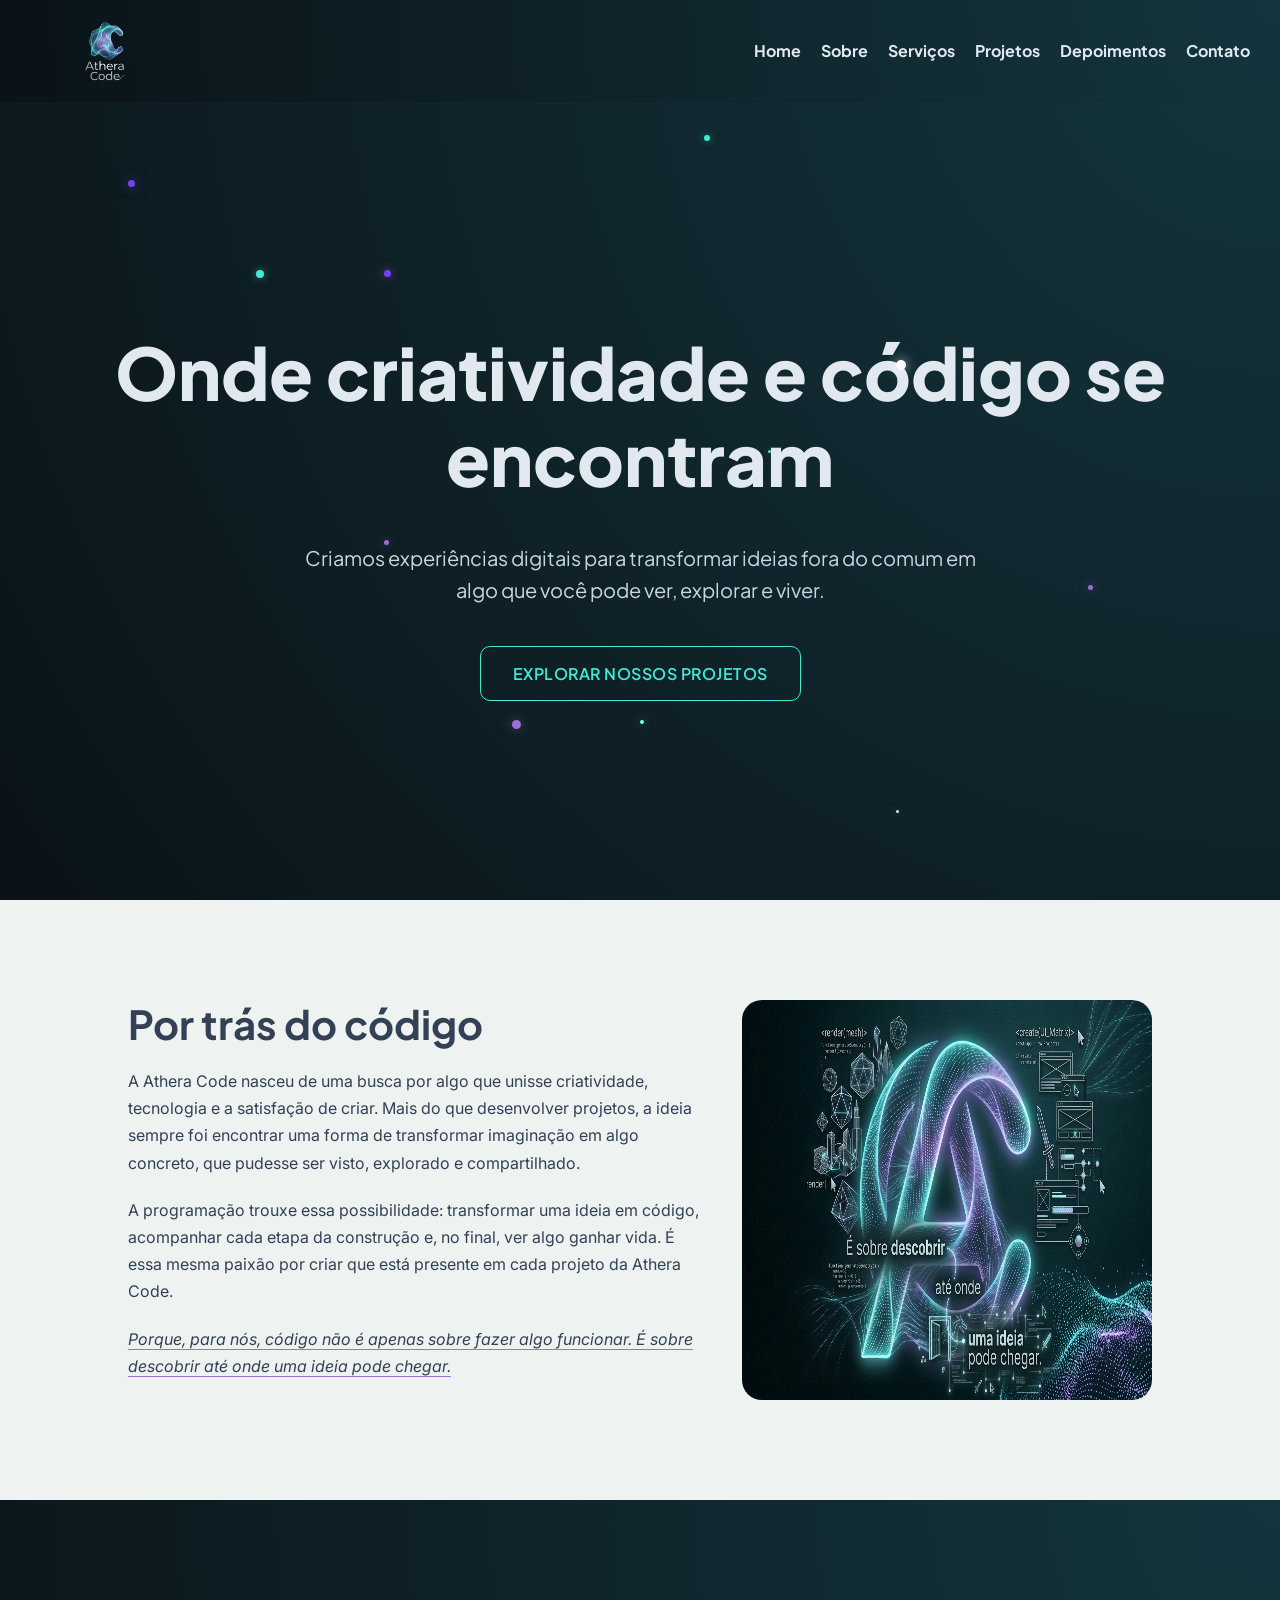
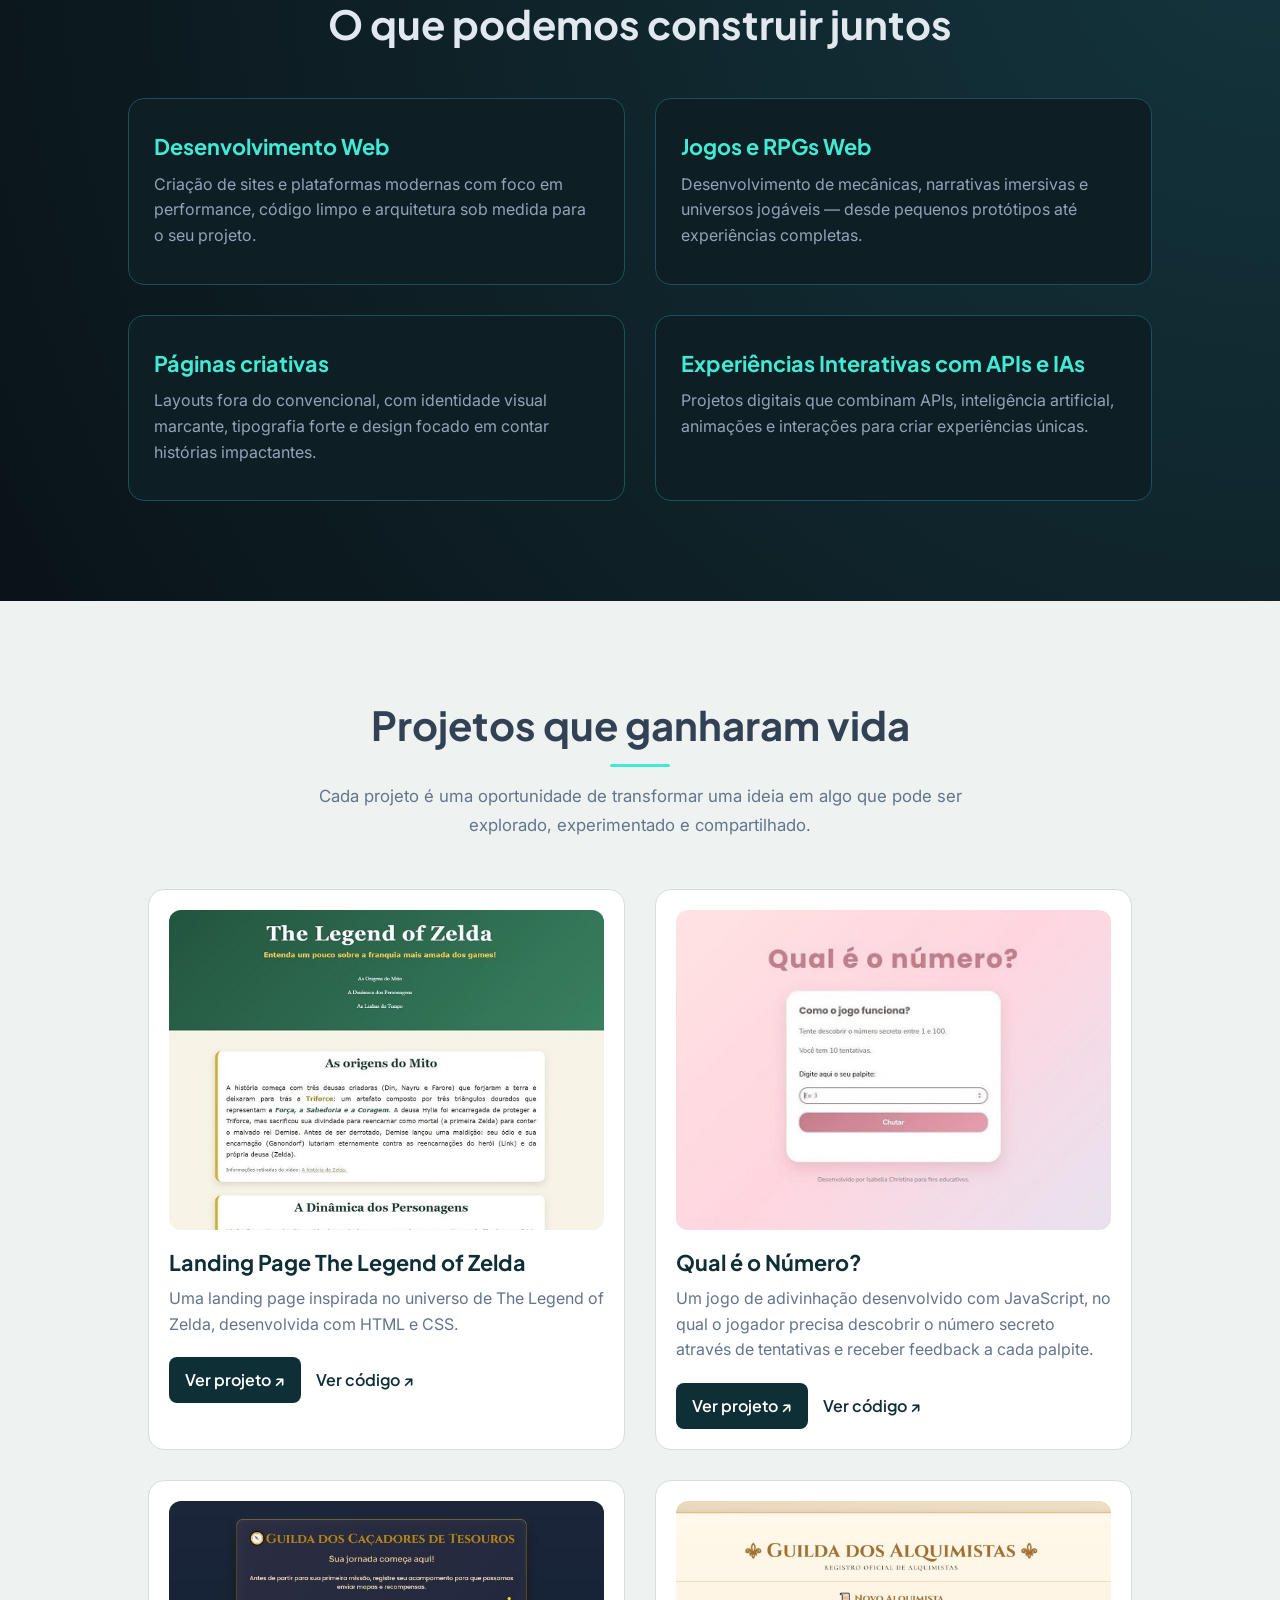
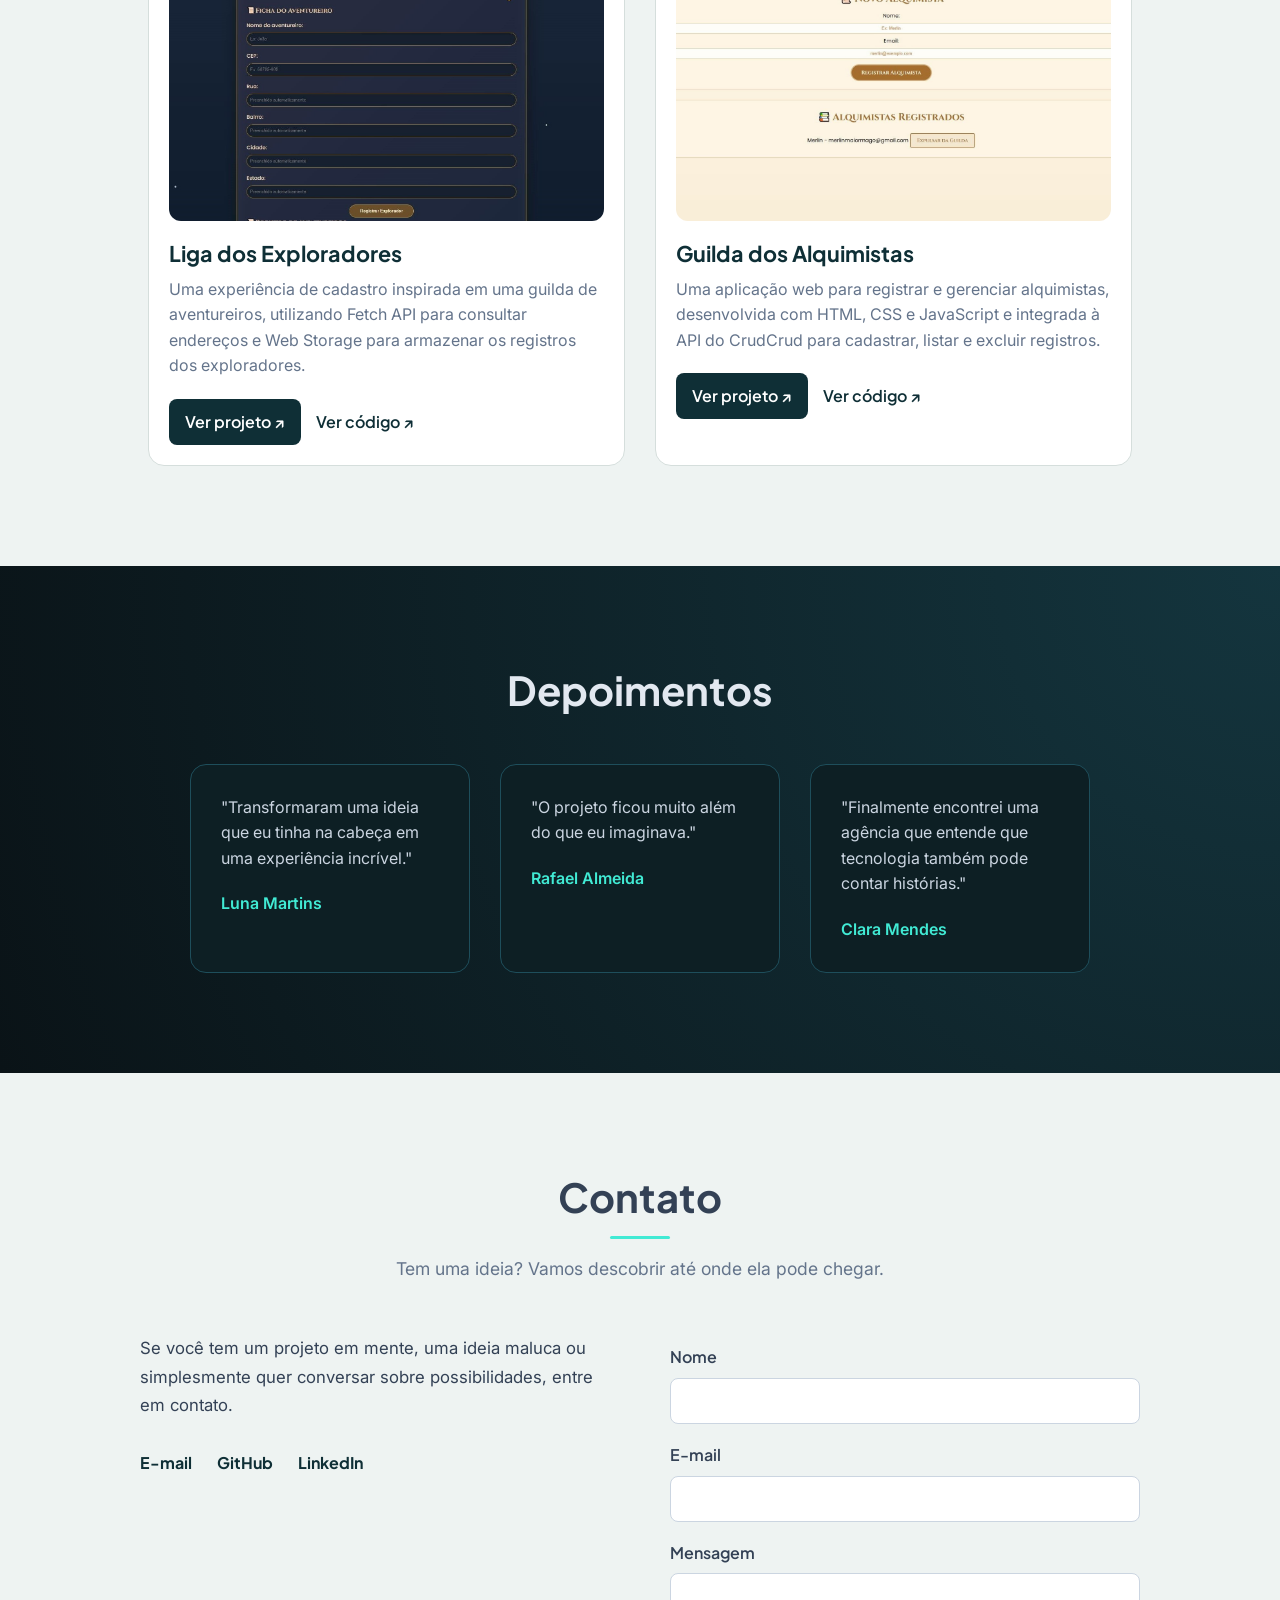
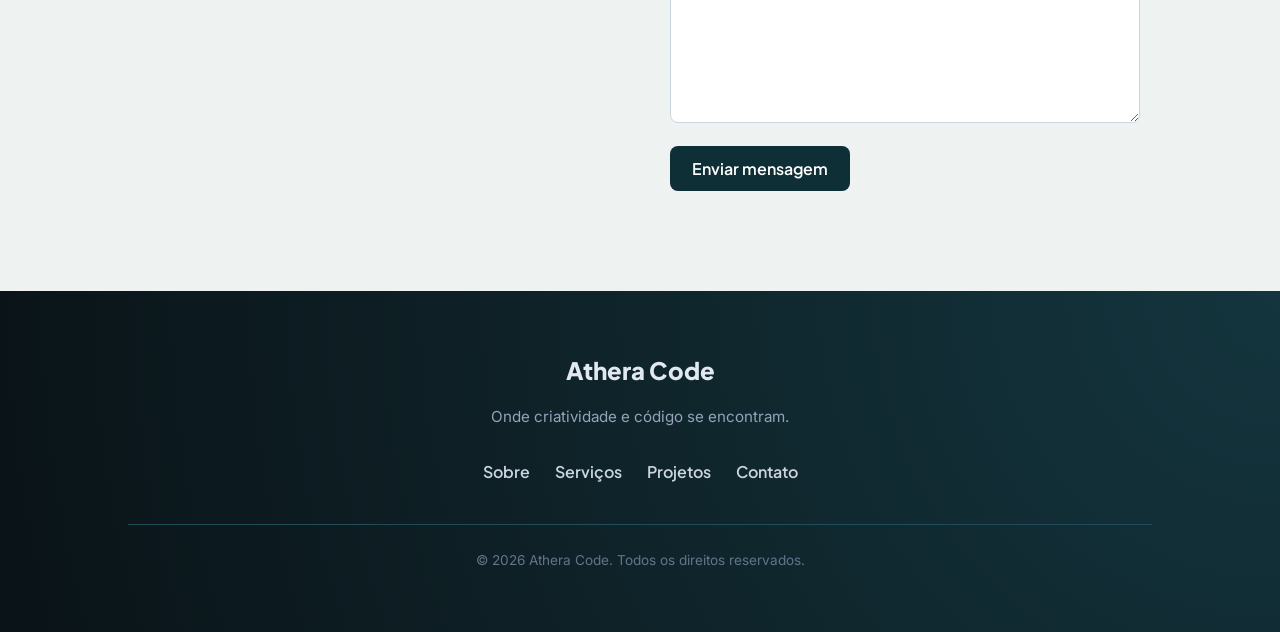
==== commit af6cea27: "SASS modular, dividido em arquivos parciais e compilado para um CSS final" ====
--- a/index.html
+++ b/index.html
@@ -11,7 +11,7 @@
     <meta name="author" content="Athera Code">
 
     <link rel="icon" href="./images/Icon AC.png">
-    <link rel="stylesheet" href="style.css">
+    <link rel="stylesheet" href="css/estilos.css">
 
     <!-- Google Fonts -->
     <link rel="preconnect" href="https://fonts.googleapis.com">
--- a/css/estilos.css
+++ b/css/estilos.css
@@ -0,0 +1,805 @@
+*,
+*::before,
+*::after {
+  margin: 0;
+  padding: 0;
+  box-sizing: border-box;
+}
+
+html {
+  scroll-behavior: smooth;
+  font-size: 16px;
+}
+
+body {
+  font-family: "Inter", Arial, Helvetica, sans-serif;
+  background-color: #0A1317;
+  color: #E2E8F0;
+  line-height: 1.6;
+  overflow-x: hidden;
+}
+
+h1,
+h2,
+h3,
+h4,
+h5,
+h6 {
+  font-family: "Plus Jakarta Sans", Arial, Helvetica, sans-serif;
+  font-weight: 700;
+  color: #FFFFFF;
+  line-height: 1.2;
+}
+
+img {
+  max-width: 100%;
+  height: auto;
+  display: block;
+}
+
+a {
+  text-decoration: none;
+  color: inherit;
+  transition: color 0.3s ease;
+}
+
+.container {
+  width: 100%;
+  max-width: 1100px;
+  margin: 0 auto;
+  padding: 0 20px;
+}
+
+.header {
+  display: flex;
+  justify-content: space-between;
+  align-items: center;
+  position: fixed;
+  z-index: 1000;
+  width: 100%;
+  padding: 10px 30px;
+  background: radial-gradient(circle at top right, #14353E 0%, #0A1317 100%);
+}
+.header__logo {
+  width: 150px;
+  height: auto;
+}
+.header__nav {
+  display: flex;
+  gap: 20px;
+}
+.header__link {
+  text-decoration: none;
+  color: #E2E8F0;
+  font-family: "Plus Jakarta Sans", Arial, Helvetica, sans-serif;
+  font-weight: 700;
+  transition: 0.3s;
+}
+.header__link:hover {
+  color: #41EAD4;
+  transform: translateY(-2px);
+}
+.header__link:active {
+  color: #A06CD5;
+}
+
+.hero {
+  position: relative;
+  padding-top: 130px;
+  min-height: 100vh;
+  text-align: center;
+  font-weight: 700;
+  display: flex;
+  flex-direction: column;
+  justify-content: center;
+  align-items: center;
+  background: radial-gradient(circle at top right, #14353E 0%, #0A1317 100%);
+}
+.hero__title {
+  font-size: 4.5rem;
+  font-weight: 800;
+  font-family: "Plus Jakarta Sans", Arial, Helvetica, sans-serif;
+  color: #E2E8F0;
+}
+.hero__text {
+  font-family: "Plus Jakarta Sans", Arial, Helvetica, sans-serif;
+  font-weight: 400;
+  font-size: 1.25rem;
+  line-height: 1.6;
+  max-width: 700px;
+  margin: 40px;
+  color: #CBD5E1;
+}
+.hero__cta {
+  text-decoration: none;
+  font-family: "Plus Jakarta Sans", Arial, Helvetica, sans-serif;
+  font-weight: 600;
+  font-size: 1rem;
+  letter-spacing: 0.5px;
+  text-transform: uppercase;
+  color: #41EAD4;
+  border: 1px solid #41EAD4;
+  border-radius: 10px;
+  padding: 14px 32px;
+  transition: 0.3s;
+}
+.hero__cta:hover {
+  background: rgba(65, 234, 212, 0.1);
+  box-shadow: 0 0 20px rgba(65, 234, 212, 0.4);
+  transform: translateY(-3px);
+}
+.hero__cta:active {
+  transform: translateY(-1px);
+  color: #80FFDB;
+}
+
+.sobre {
+  background: #EEF3F2;
+  width: 100%;
+  padding: 100px 10%;
+  text-align: left;
+  display: flex;
+}
+.sobre__title {
+  color: #334155;
+  font-family: "Plus Jakarta Sans", Arial, Helvetica, sans-serif;
+  font-size: 2.5rem;
+  margin-bottom: 20px;
+}
+.sobre__texto {
+  max-width: 800px;
+}
+.sobre__text {
+  color: #334155;
+  line-height: 1.7;
+  margin-bottom: 20px;
+}
+.sobre__highlight {
+  border-bottom: 1px solid #A06CD5;
+  font-style: italic;
+}
+.sobre__image {
+  width: 40%;
+  margin-left: 30px;
+  border-radius: 20px;
+  align-items: center;
+}
+
+.servicos {
+  background: radial-gradient(circle at top right, #14353E 0%, #0A1317 100%);
+  width: 100%;
+  text-align: center;
+  padding: 100px 10%;
+}
+.servicos__title {
+  color: #E2E8F0;
+  font-family: "Plus Jakarta Sans", Arial, Helvetica, sans-serif;
+  font-size: 2.5rem;
+  font-weight: 700;
+  margin-bottom: 50px;
+}
+.servicos__container {
+  max-width: 1100px;
+  margin: 0 auto;
+  display: grid;
+  grid-template-columns: repeat(2, 1fr);
+  gap: 30px;
+}
+
+.projetos {
+  background: #EEF3F2;
+  width: 100%;
+  padding: 100px 10%;
+  text-align: center;
+}
+.projetos__title {
+  color: #334155;
+  font-family: "Plus Jakarta Sans", Arial, Helvetica, sans-serif;
+  font-size: 2.5rem;
+  margin-bottom: 15px;
+  position: relative;
+}
+.projetos__title::after {
+  content: "";
+  display: block;
+  margin: 15px auto 0;
+  width: 60px;
+  height: 3px;
+  background: #41EAD4;
+  border-radius: 5px;
+}
+.projetos__intro {
+  color: #64748B;
+  max-width: 700px;
+  margin: 0 auto 50px;
+  line-height: 1.7;
+  font-size: 1.05rem;
+}
+.projetos__container {
+  display: grid;
+  grid-template-columns: repeat(2, 1fr);
+  gap: 30px;
+}
+
+.depoimentos {
+  background: radial-gradient(circle at top right, #14353E 0%, #0A1317 100%);
+  width: 100%;
+  padding: 100px 10%;
+  text-align: center;
+}
+.depoimentos__title {
+  color: #E2E8F0;
+  font-family: "Plus Jakarta Sans", Arial, Helvetica, sans-serif;
+  font-size: 2.5rem;
+  font-weight: 700;
+  margin-bottom: 50px;
+}
+.depoimentos__container {
+  max-width: 900px;
+  margin: 0 auto;
+  display: grid;
+  grid-template-columns: repeat(3, 1fr);
+  gap: 30px;
+}
+
+.contato {
+  background: #EEF3F2;
+  width: 100%;
+  padding: 100px 10%;
+  text-align: center;
+}
+.contato__title {
+  color: #334155;
+  font-family: "Plus Jakarta Sans", Arial, Helvetica, sans-serif;
+  font-size: 2.5rem;
+  margin-bottom: 15px;
+  position: relative;
+}
+.contato__title::after {
+  content: "";
+  display: block;
+  width: 60px;
+  height: 3px;
+  background: #41EAD4;
+  border-radius: 5px;
+  margin: 15px auto 0;
+}
+.contato__intro {
+  color: #64748B;
+  font-size: 1.1rem;
+  line-height: 1.7;
+  margin-bottom: 50px;
+}
+.contato__container {
+  max-width: 1000px;
+  margin: 0 auto;
+  display: grid;
+  grid-template-columns: 1fr 1fr;
+  gap: 60px;
+  text-align: left;
+}
+.contato__text {
+  color: #334155;
+  line-height: 1.7;
+  font-size: 1.05rem;
+  margin-bottom: 30px;
+}
+.contato__links {
+  display: flex;
+  gap: 25px;
+  flex-wrap: wrap;
+}
+.contato__link {
+  position: relative;
+  color: #0F2F36;
+  font-family: "Plus Jakarta Sans", Arial, Helvetica, sans-serif;
+  font-weight: 700;
+  text-decoration: none;
+  padding-bottom: 6px;
+  transition: 0.3s;
+}
+.contato__link::after {
+  content: "";
+  position: absolute;
+  left: 0;
+  bottom: 0;
+  width: 100%;
+  height: 2px;
+  background: #41EAD4;
+  transform: scaleX(0);
+  transform-origin: left;
+  transition: 0.3s;
+}
+.contato__link:hover {
+  color: #41EAD4;
+}
+.contato__link:hover::after {
+  transform: scaleX(1);
+}
+
+.footer {
+  background: radial-gradient(circle at top right, #14353E 0%, #0A1317 100%);
+  width: 100%;
+  padding: 60px 10%;
+  text-align: center;
+  color: #CBD5E1;
+}
+.footer__logo-link {
+  color: #E2E8F0;
+  font-family: "Plus Jakarta Sans", Arial, Helvetica, sans-serif;
+  font-size: 1.5rem;
+  font-weight: 800;
+  text-decoration: none;
+  transition: 0.3s;
+}
+.footer__logo-link:hover {
+  color: #41EAD4;
+}
+.footer__tagline {
+  margin: 15px 0 30px;
+  color: #94A3B8;
+  font-size: 0.95rem;
+}
+.footer__links {
+  display: flex;
+  justify-content: center;
+  gap: 25px;
+  margin-bottom: 40px;
+}
+.footer__link {
+  color: #CBD5E1;
+  font-family: "Plus Jakarta Sans", Arial, Helvetica, sans-serif;
+  font-weight: 600;
+  text-decoration: none;
+  transition: 0.3s;
+}
+.footer__link:hover {
+  color: #41EAD4;
+  transform: translateY(-2px);
+}
+.footer__copy {
+  padding-top: 25px;
+  border-top: 1px solid #1E4E5B;
+  color: #64748B;
+  font-size: 0.85rem;
+}
+
+@media (max-width: 900px) {
+  .header {
+    padding: 10px 20px;
+  }
+  .header__nav {
+    gap: 12px;
+  }
+  .header__link {
+    font-size: 0.9rem;
+  }
+  .hero__title {
+    font-size: 3.5rem;
+  }
+  .hero__text {
+    font-size: 1.1rem;
+  }
+  .sobre {
+    padding: 80px 7%;
+  }
+  .sobre__image {
+    width: 35%;
+  }
+  .servicos {
+    padding: 80px 7%;
+  }
+  .projetos {
+    padding: 80px 7%;
+  }
+  .container {
+    max-width: 100%;
+  }
+  .contato {
+    padding: 80px 7%;
+  }
+  .contato__container {
+    gap: 40px;
+  }
+}
+@media (max-width: 600px) {
+  .header {
+    flex-direction: column;
+    gap: 15px;
+    padding: 15px;
+  }
+  .header__logo {
+    width: 120px;
+  }
+  .header__nav {
+    gap: 12px;
+    flex-wrap: wrap;
+    justify-content: center;
+  }
+  .header__link {
+    font-size: 0.8rem;
+  }
+  section {
+    scroll-margin-top: 130px;
+  }
+  .hero {
+    padding: 140px 7% 80px;
+  }
+  .hero__title {
+    font-size: 2.5rem;
+  }
+  .hero__text {
+    font-size: 1rem;
+    margin: 30px 0;
+  }
+  .sobre {
+    padding: 70px 7%;
+    flex-direction: column;
+  }
+  .sobre__image {
+    width: 100%;
+    margin: 30px 0 0;
+  }
+  .servicos {
+    padding: 70px 7%;
+  }
+  .servicos__container {
+    grid-template-columns: 1fr;
+  }
+  .projetos {
+    padding: 70px 7%;
+  }
+  .projetos__container {
+    grid-template-columns: 1fr;
+  }
+  .projeto-card__image {
+    height: 18rem;
+  }
+  .depoimentos {
+    padding: 70px 7%;
+  }
+  .depoimentos__container {
+    grid-template-columns: 1fr;
+  }
+  .contato {
+    padding: 70px 7%;
+  }
+  .contato__container {
+    grid-template-columns: 1fr;
+    gap: 40px;
+  }
+  .contato__links {
+    gap: 20px;
+  }
+  .footer {
+    padding: 50px 7%;
+  }
+  .footer__links {
+    flex-wrap: wrap;
+    gap: 15px 25px;
+  }
+}
+.card-servico {
+  background: #0D1F24;
+  border: 1px solid #1E4E5B;
+  border-radius: 16px;
+  padding: 35px 25px;
+  text-align: left;
+  transition: 0.3s;
+}
+.card-servico__title {
+  color: #41EAD4;
+  font-family: "Plus Jakarta Sans", Arial, Helvetica, sans-serif;
+  font-size: 1.35rem;
+  font-weight: 700;
+  margin-bottom: 12px;
+}
+.card-servico__text {
+  color: #94A3B8;
+  font-size: 1rem;
+  line-height: 1.6;
+}
+.card-servico:hover {
+  border-color: #41EAD4;
+  box-shadow: 0 10px 25px rgba(65, 234, 212, 0.1);
+  transform: translateY(-5px);
+}
+
+.projeto-card {
+  background: #FFFFFF;
+  border: 1px solid #D5DEDC;
+  border-radius: 16px;
+  padding: 20px;
+  text-align: left;
+  transition: 0.3s;
+}
+.projeto-card:hover {
+  border-color: #41EAD4;
+  box-shadow: 0 10px 25px rgba(65, 234, 212, 0.15);
+  transform: translateY(-5px);
+}
+.projeto-card:hover .projeto-card__image {
+  transform: scale(1.02);
+}
+.projeto-card__image {
+  width: 100%;
+  height: 20rem;
+  object-fit: cover;
+  object-position: top;
+  border-radius: 12px;
+  transition: 0.3s;
+}
+.projeto-card__title {
+  color: #0F2F36;
+  font-family: "Plus Jakarta Sans", Arial, Helvetica, sans-serif;
+  font-size: 1.35rem;
+  margin: 20px 0 10px;
+}
+.projeto-card__text {
+  color: #64748B;
+  line-height: 1.6;
+  margin-bottom: 20px;
+}
+.projeto-card__links {
+  display: flex;
+  gap: 15px;
+}
+.projeto-card__link {
+  color: #0F2F36;
+  font-family: "Plus Jakarta Sans", Arial, Helvetica, sans-serif;
+  font-weight: 600;
+  text-decoration: none;
+  transition: 0.3s;
+}
+.projeto-card__link:hover {
+  color: #41EAD4;
+}
+.projeto-card__link--primary {
+  background: #0F2F36;
+  color: #FFFFFF;
+  padding: 10px 16px;
+  border-radius: 8px;
+}
+.projeto-card__link--ghost {
+  padding: 10px 0;
+}
+
+.depoimento {
+  background: #0D1F24;
+  border: 1px solid #1E4E5B;
+  border-radius: 16px;
+  padding: 30px;
+  text-align: left;
+  transition: 0.3s;
+}
+.depoimento:hover {
+  border-color: #41EAD4;
+  box-shadow: 0 10px 25px rgba(65, 234, 212, 0.1);
+  transform: translateY(-5px);
+}
+.depoimento__text {
+  color: #CBD5E1;
+  line-height: 1.6;
+  margin-bottom: 20px;
+}
+.depoimento__author {
+  color: #41EAD4;
+  font-weight: 600;
+}
+
+.form-contato {
+  display: flex;
+  flex-direction: column;
+  gap: 8px;
+}
+.form-contato__label {
+  color: #334155;
+  font-family: "Plus Jakarta Sans", Arial, Helvetica, sans-serif;
+  font-weight: 600;
+  margin-top: 10px;
+}
+.form-contato__input, .form-contato__textarea {
+  width: 100%;
+  padding: 12px 14px;
+  background: #FFFFFF;
+  border: 1px solid #CBD5E1;
+  border-radius: 8px;
+  font-family: "Inter", Arial, Helvetica, sans-serif;
+  font-size: 1rem;
+  outline: none;
+  transition: 0.3s;
+}
+.form-contato__input:focus, .form-contato__textarea:focus {
+  border-color: #41EAD4;
+  box-shadow: 0 0 0 3px rgba(65, 234, 212, 0.12);
+}
+.form-contato__textarea {
+  min-height: 150px;
+  resize: vertical;
+}
+.form-contato__btn {
+  display: inline-flex;
+  align-items: center;
+  justify-content: center;
+  padding: 12px 22px;
+  background-color: #0F2F36;
+  color: #FFFFFF;
+  font-family: "Plus Jakarta Sans", Arial, Helvetica, sans-serif;
+  font-weight: 600;
+  font-size: 1rem;
+  border: none;
+  border-radius: 8px;
+  cursor: pointer;
+  transition: 0.3s;
+  align-self: flex-start;
+  margin-top: 15px;
+}
+.form-contato__btn:hover {
+  background-color: #14353E;
+  color: #41EAD4;
+  transform: translateY(-2px);
+}
+
+.particulas {
+  position: absolute;
+  inset: 0;
+  overflow: hidden;
+  pointer-events: none;
+}
+
+.particula {
+  position: absolute;
+  width: 8px;
+  height: 8px;
+  background: #41EAD4;
+  box-shadow: 0 0 8px rgba(65, 234, 212, 0.5);
+  border-radius: 50%;
+  top: 30%;
+  left: 20%;
+  animation: flutuar 5s infinite alternate;
+}
+.particula:nth-child(2) {
+  background: #A06CD5;
+  box-shadow: 0 0 10px rgba(160, 108, 213, 0.6);
+  width: 5px;
+  height: 5px;
+  top: 60%;
+  left: 30%;
+  animation-duration: 8s;
+  animation-name: flutuar-esquerda;
+}
+.particula:nth-child(3) {
+  background: #FFFFFF;
+  box-shadow: 0 0 12px rgba(255, 255, 255, 0.8);
+  width: 10px;
+  height: 10px;
+  top: 40%;
+  left: 70%;
+  animation-duration: 12s;
+  animation-name: flutuar-baixo;
+}
+.particula:nth-child(4) {
+  background: #80FFDB;
+  box-shadow: 0 0 8px rgba(65, 234, 212, 0.5);
+  width: 4px;
+  height: 4px;
+  top: 80%;
+  left: 50%;
+  animation-duration: 6s;
+  animation-name: flutuar-cima-esquerda;
+}
+.particula:nth-child(5) {
+  background: #6E44FF;
+  box-shadow: 0 0 12px rgba(110, 68, 255, 0.6);
+  width: 7px;
+  height: 7px;
+  top: 20%;
+  left: 10%;
+  animation-duration: 17s;
+  animation-name: flutuar;
+}
+.particula:nth-child(6) {
+  background: #41EAD4;
+  box-shadow: 0 0 8px rgba(65, 234, 212, 0.5);
+  width: 3px;
+  height: 3px;
+  top: 50%;
+  left: 60%;
+  animation-duration: 5s;
+  animation-name: flutuar-esquerda;
+}
+.particula:nth-child(7) {
+  background: #A06CD5;
+  box-shadow: 0 0 12px rgba(160, 108, 213, 0.6);
+  width: 9px;
+  height: 9px;
+  top: 80%;
+  left: 40%;
+  animation-duration: 8s;
+  animation-name: flutuar-baixo;
+}
+.particula:nth-child(8) {
+  background: #E2E8F0;
+  box-shadow: 0 0 8px rgba(65, 234, 212, 0.5);
+  width: 3px;
+  height: 3px;
+  top: 90%;
+  left: 70%;
+  animation-duration: 6s;
+  animation-name: flutuar-cima-esquerda;
+}
+.particula:nth-child(9) {
+  background: #80FFDB;
+  box-shadow: 0 0 8px rgba(65, 234, 212, 0.5);
+  width: 4px;
+  height: 4px;
+  top: 10%;
+  left: 80%;
+  animation-duration: 6s;
+  animation-name: flutuar-cima-esquerda;
+}
+.particula:nth-child(10) {
+  background: #6E44FF;
+  box-shadow: 0 0 8px rgba(234, 65, 212, 0.5);
+  width: 7px;
+  height: 7px;
+  top: 30%;
+  left: 30%;
+  animation-duration: 17s;
+  animation-name: flutuar;
+}
+.particula:nth-child(11) {
+  background: #41EAD4;
+  box-shadow: 0 0 8px rgba(65, 234, 212, 0.5);
+  width: 6px;
+  height: 6px;
+  top: 15%;
+  left: 55%;
+  animation-duration: 9s;
+  animation-name: flutuar-esquerda;
+}
+.particula:nth-child(12) {
+  background: #A06CD5;
+  box-shadow: 0 0 10px rgba(160, 108, 213, 0.6);
+  width: 5px;
+  height: 5px;
+  top: 65%;
+  left: 85%;
+  animation-duration: 11s;
+  animation-name: flutuar;
+}
+
+@keyframes flutuar {
+  from {
+    transform: translate(0, 0);
+  }
+  to {
+    transform: translate(100px, -50px);
+  }
+}
+@keyframes flutuar-esquerda {
+  from {
+    transform: translate(0, 0);
+  }
+  to {
+    transform: translate(-100px, -50px);
+  }
+}
+@keyframes flutuar-baixo {
+  from {
+    transform: translate(0, 0);
+  }
+  to {
+    transform: translate(120px, 80px);
+  }
+}
+@keyframes flutuar-cima-esquerda {
+  from {
+    transform: translate(0, 0);
+  }
+  to {
+    transform: translate(-70px, -80px);
+  }
+}
+
+/*# sourceMappingURL=estilos.css.map */
